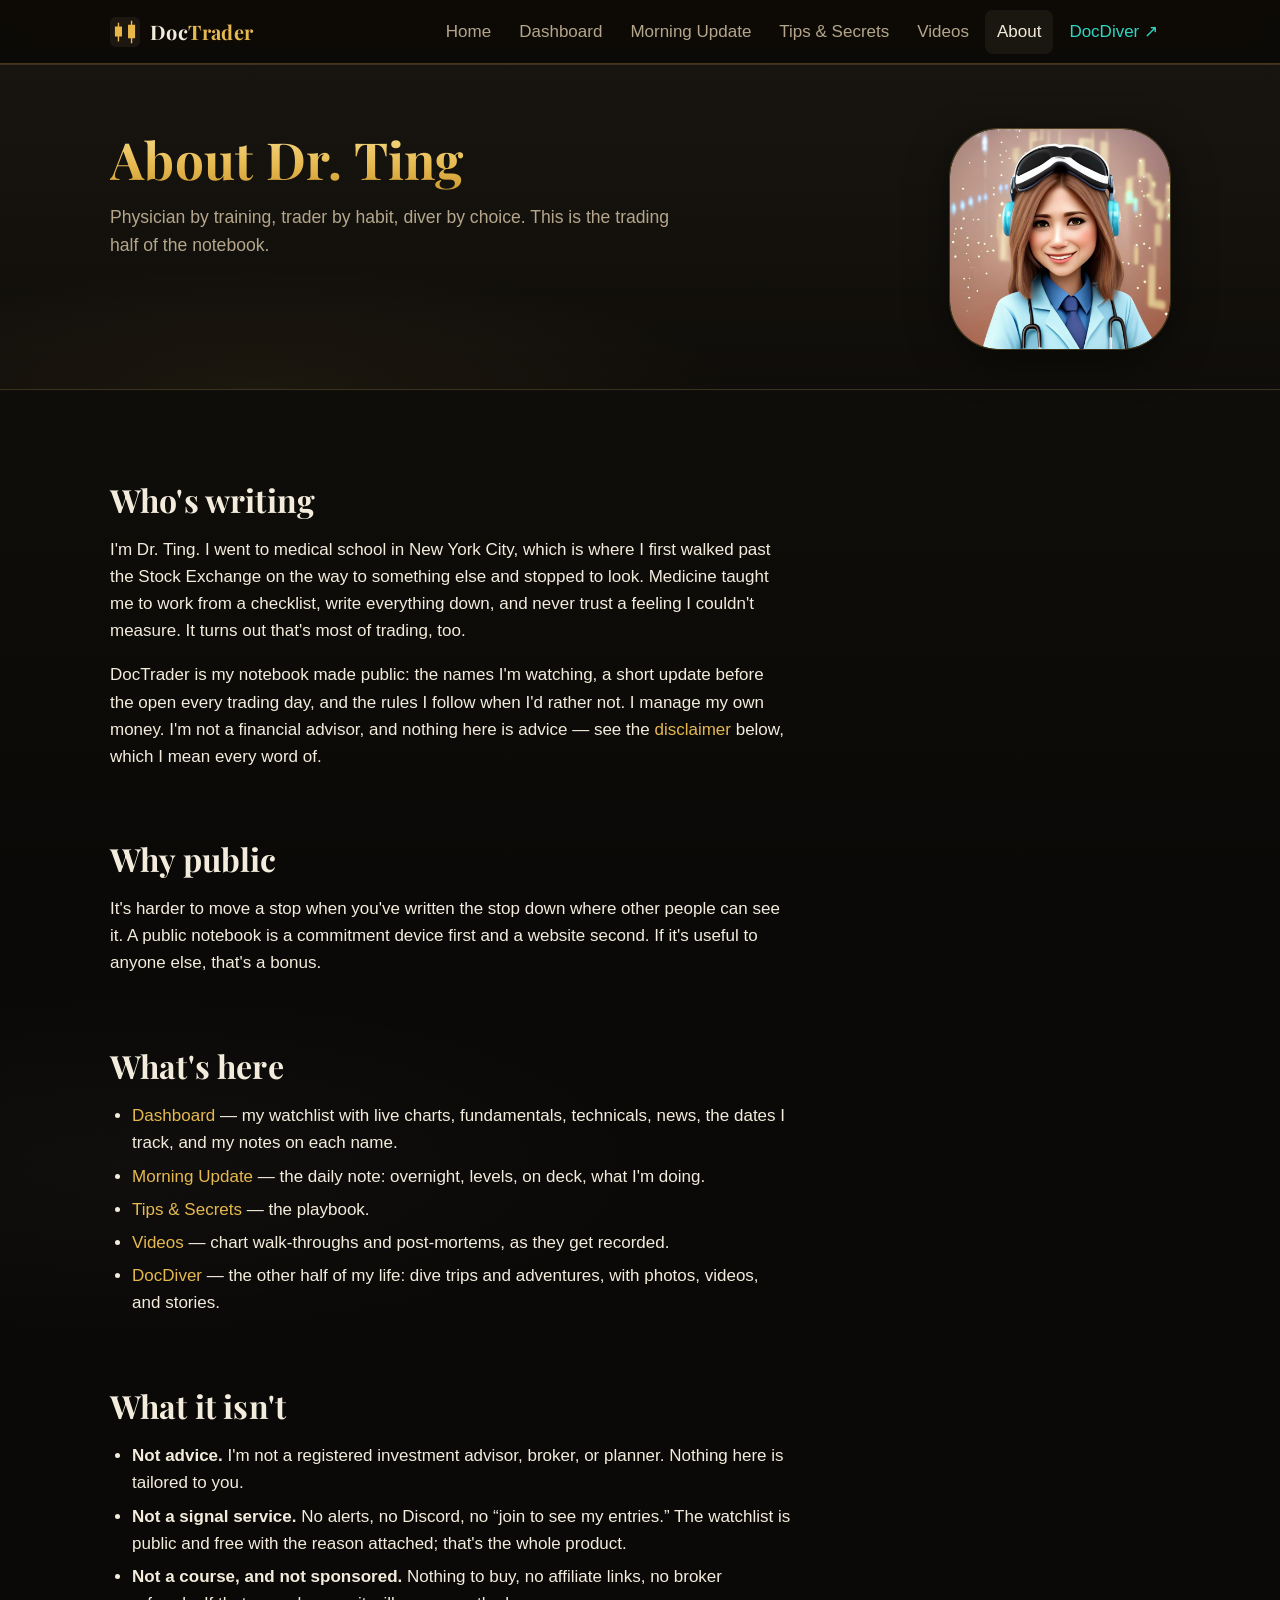
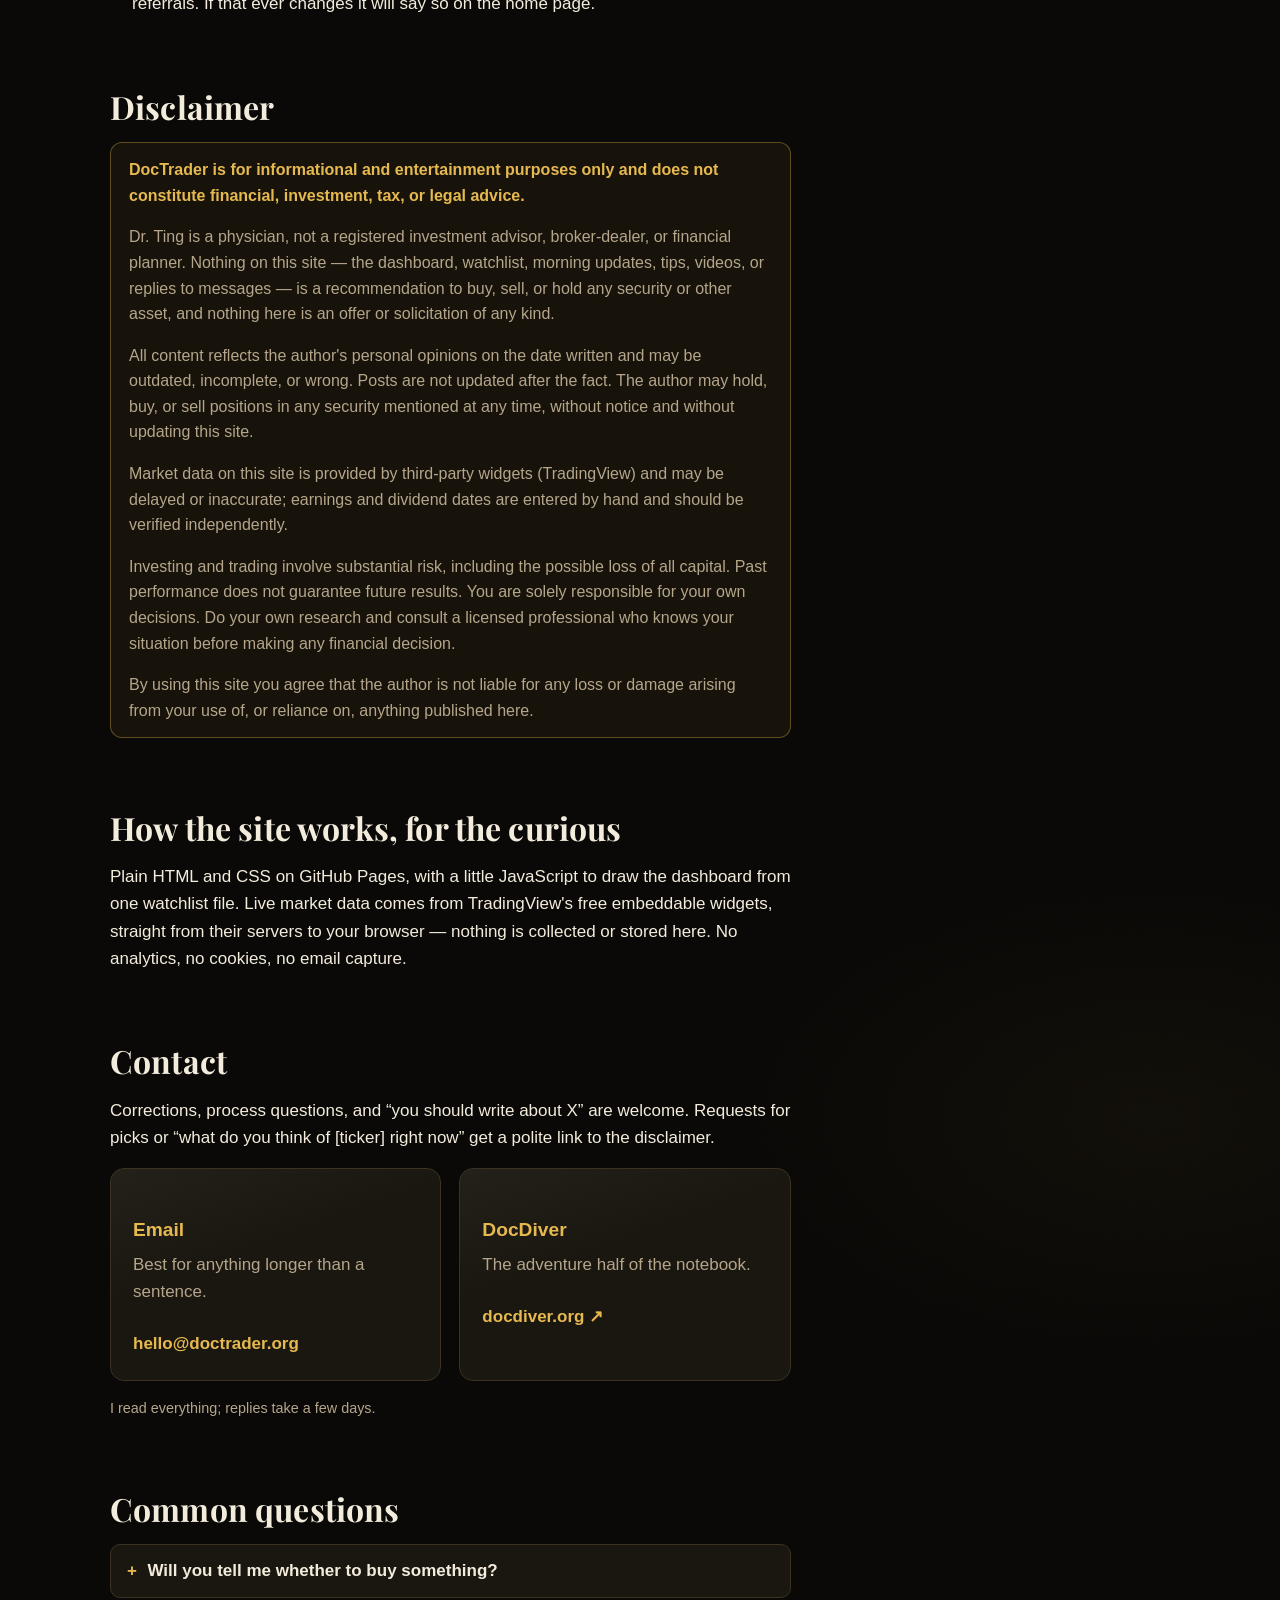
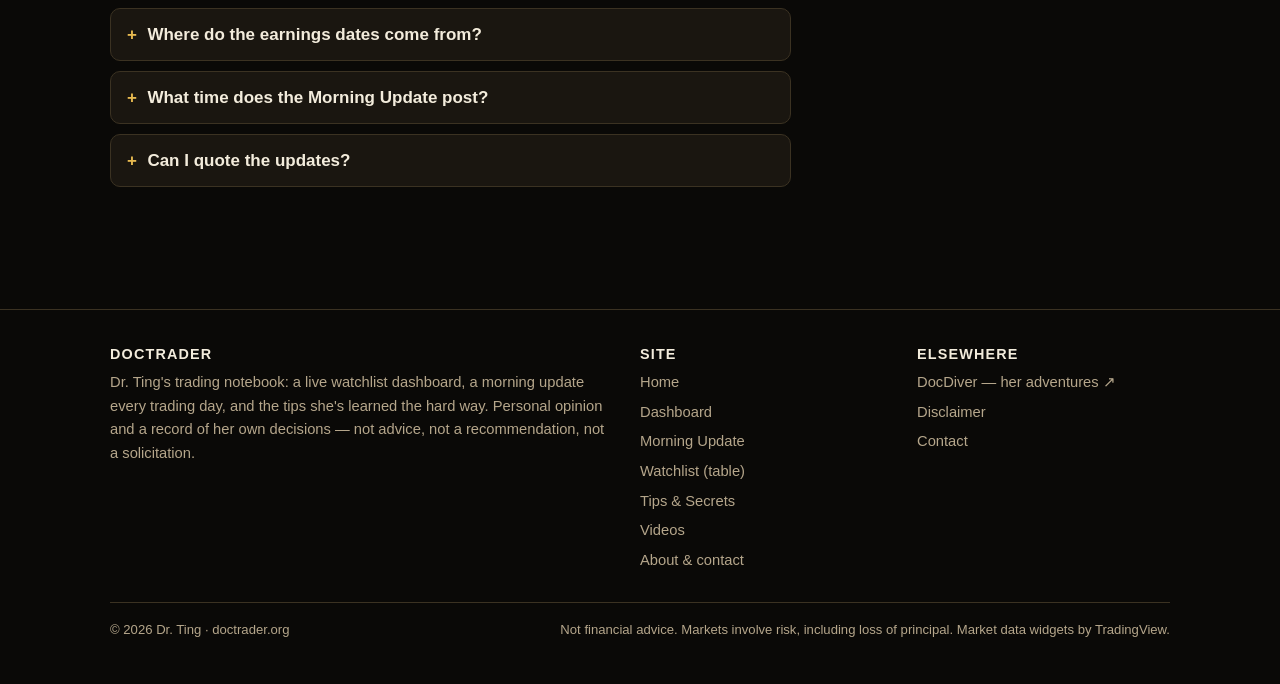
==== about.html @ 73505f0f "Publish DocTrader site from Claude draft (replace holding page)." ====
<!DOCTYPE html>
<html lang="en">
<head>
  <meta charset="utf-8">
  <meta name="viewport" content="width=device-width, initial-scale=1">
  <title>About Dr. Ting — DocTrader</title>
  <meta name="description" content="Who Dr. Ting is, what DocTrader is for, the full disclaimer, and how to get in touch.">
  <link rel="canonical" href="https://doctrader.org/about.html">
  <meta property="og:title" content="About Dr. Ting — DocTrader">
  <meta property="og:description" content="Who Dr. Ting is, what DocTrader is for, the full disclaimer, and how to get in touch.">
  <meta property="og:type" content="website">
  <meta property="og:image" content="https://doctrader.org/assets/img/avatar-square.jpg">
  <link rel="icon" href="data:image/svg+xml,%3Csvg xmlns='http://www.w3.org/2000/svg' viewBox='0 0 32 32'%3E%3Crect width='32' height='32' rx='6' fill='%230c0a07'/%3E%3Cpath d='M9 6v20M6 11h6v9H6zM23 4v24M20 9h6v13h-6z' fill='%23e8b84a' stroke='%23e8b84a' stroke-width='1.5'/%3E%3C/svg%3E">
  <link rel="stylesheet" href="style.css">
</head>
<body data-root="">
<a class="skip" href="#main">Skip to content</a>
<header class="site-header">
  <div class="wrap nav">
    <a class="brand" href="index.html" aria-label="DocTrader home">
      <svg viewBox="0 0 32 32" aria-hidden="true"><rect width="32" height="32" rx="6" fill="#1c1711"/><path d="M9 6v20M6 11h6v9H6zM23 4v24M20 9h6v13h-6z" fill="#e8b84a" stroke="#e8b84a" stroke-width="1.5"/></svg>
      <span>Doc<b>Trader</b></span>
    </a>
    <button class="nav-toggle" aria-expanded="false" aria-controls="nav-links" aria-label="Menu">☰</button>
    <ul class="nav-links" id="nav-links">
      <li><a href="index.html">Home</a></li>
      <li><a href="dashboard.html">Dashboard</a></li>
      <li><a href="updates.html">Morning Update</a></li>
      <li><a href="tips.html">Tips &amp; Secrets</a></li>
      <li><a href="videos.html">Videos</a></li>
      <li><a href="about.html" aria-current="page">About</a></li>
      <li><a class="sister" href="https://docdiver.org/" title="Sister site: Dr. Ting's adventures">DocDiver ↗</a></li>
    </ul>
  </div>
</header>
<main id="main">
  <div class="page-head">
    <div class="wrap hero-row">
      <div>
        <h1>About Dr. Ting</h1>
        <p>Physician by training, trader by habit, diver by choice. This is the trading half of the notebook.</p>
      </div>
      <img class="avatar lg" src="assets/img/avatar.png" alt="Dr. Ting" width="220" height="220">
    </div>
  </div>

  <section class="block">
    <div class="wrap">
      <div class="prose">
        <!-- Dr. Ting: personalize freely — school, specialty, how long you've traded, what got you started. This is a starting draft. -->
        <h2 style="margin-top:0">Who's writing</h2>
        <p>I'm Dr. Ting. I went to medical school in New York City, which is where I first walked past the Stock Exchange on the way to something else and stopped to look. Medicine taught me to work from a checklist, write everything down, and never trust a feeling I couldn't measure. It turns out that's most of trading, too.</p>
        <p>DocTrader is my notebook made public: the names I'm watching, a short update before the open every trading day, and the rules I follow when I'd rather not. I manage my own money. I'm not a financial advisor, and nothing here is advice — see the <a href="#disclaimer">disclaimer</a> below, which I mean every word of.</p>

        <h2>Why public</h2>
        <p>It's harder to move a stop when you've written the stop down where other people can see it. A public notebook is a commitment device first and a website second. If it's useful to anyone else, that's a bonus.</p>

        <h2>What's here</h2>
        <ul>
          <li><a href="dashboard.html">Dashboard</a> — my watchlist with live charts, fundamentals, technicals, news, the dates I track, and my notes on each name.</li>
          <li><a href="updates.html">Morning Update</a> — the daily note: overnight, levels, on deck, what I'm doing.</li>
          <li><a href="tips.html">Tips &amp; Secrets</a> — the playbook.</li>
          <li><a href="videos.html">Videos</a> — chart walk-throughs and post-mortems, as they get recorded.</li>
          <li><a href="https://docdiver.org/">DocDiver</a> — the other half of my life: dive trips and adventures, with photos, videos, and stories.</li>
        </ul>

        <h2>What it isn't</h2>
        <ul>
          <li><strong>Not advice.</strong> I'm not a registered investment advisor, broker, or planner. Nothing here is tailored to you.</li>
          <li><strong>Not a signal service.</strong> No alerts, no Discord, no “join to see my entries.” The watchlist is public and free with the reason attached; that's the whole product.</li>
          <li><strong>Not a course, and not sponsored.</strong> Nothing to buy, no affiliate links, no broker referrals. If that ever changes it will say so on the home page.</li>
        </ul>

        <h2 id="disclaimer">Disclaimer</h2>
        <div class="disclaimer" style="font-size:1rem">
          <p><strong>DocTrader is for informational and entertainment purposes only and does not constitute financial, investment, tax, or legal advice.</strong></p>
          <p>Dr. Ting is a physician, not a registered investment advisor, broker-dealer, or financial planner. Nothing on this site — the dashboard, watchlist, morning updates, tips, videos, or replies to messages — is a recommendation to buy, sell, or hold any security or other asset, and nothing here is an offer or solicitation of any kind.</p>
          <p>All content reflects the author's personal opinions on the date written and may be outdated, incomplete, or wrong. Posts are not updated after the fact. The author may hold, buy, or sell positions in any security mentioned at any time, without notice and without updating this site.</p>
          <p>Market data on this site is provided by third-party widgets (TradingView) and may be delayed or inaccurate; earnings and dividend dates are entered by hand and should be verified independently.</p>
          <p>Investing and trading involve substantial risk, including the possible loss of all capital. Past performance does not guarantee future results. You are solely responsible for your own decisions. Do your own research and consult a licensed professional who knows your situation before making any financial decision.</p>
          <p style="margin:0">By using this site you agree that the author is not liable for any loss or damage arising from your use of, or reliance on, anything published here.</p>
        </div>

        <h2>How the site works, for the curious</h2>
        <p>Plain HTML and CSS on GitHub Pages, with a little JavaScript to draw the dashboard from one watchlist file. Live market data comes from TradingView's free embeddable widgets, straight from their servers to your browser — nothing is collected or stored here. No analytics, no cookies, no email capture.</p>

        <h2 id="contact">Contact</h2>
        <p>Corrections, process questions, and “you should write about X” are welcome. Requests for picks or “what do you think of [ticker] right now” get a polite link to the disclaimer.</p>
        <div class="contact-grid">
          <div class="card">
            <h3>Email</h3>
            <p class="muted">Best for anything longer than a sentence.</p>
            <a href="mailto:hello@doctrader.org">hello@doctrader.org</a>
          </div>
          <div class="card">
            <h3>DocDiver</h3>
            <p class="muted">The adventure half of the notebook.</p>
            <a href="https://docdiver.org/">docdiver.org ↗</a>
          </div>
        </div>
        <p class="small muted" style="margin-top:16px">I read everything; replies take a few days.</p>

        <h2>Common questions</h2>
        <details>
          <summary>Will you tell me whether to buy something?</summary>
          <div class="body"><p>No. See the <a href="#disclaimer">disclaimer</a>. I'm happy to talk about process — writing a plan, sizing, journaling — and that's more useful anyway.</p></div>
        </details>
        <details>
          <summary>Where do the earnings dates come from?</summary>
          <div class="body"><p>I enter them by hand from company investor-relations pages and the exchange calendars, and each one has a “verify” link on the dashboard. Companies move dates; check before you rely on one.</p></div>
        </details>
        <details>
          <summary>What time does the Morning Update post?</summary>
          <div class="body"><p>Before the 6:30 a.m. Pacific open on trading days. If it's late, the market opened anyway.</p></div>
        </details>
        <details>
          <summary>Can I quote the updates?</summary>
          <div class="body"><p>Quote with a link back and that's fine. Please don't strip the disclaimer.</p></div>
        </details>
      </div>
    </div>
  </section>
</main>
<footer class="site-footer">
  <div class="wrap">
    <div class="footer-grid">
      <div>
        <h4>DocTrader</h4>
        <p>Dr. Ting's trading notebook: a live watchlist dashboard, a morning update every trading day, and the tips she's learned the hard way. Personal opinion and a record of her own decisions — not advice, not a recommendation, not a solicitation.</p>
      </div>
      <div>
        <h4>Site</h4>
        <ul>
          <li><a href="index.html">Home</a></li>
          <li><a href="dashboard.html">Dashboard</a></li>
          <li><a href="updates.html">Morning Update</a></li>
          <li><a href="watchlist.html">Watchlist (table)</a></li>
          <li><a href="tips.html">Tips &amp; Secrets</a></li>
          <li><a href="videos.html">Videos</a></li>
          <li><a href="about.html">About &amp; contact</a></li>
        </ul>
      </div>
      <div>
        <h4>Elsewhere</h4>
        <ul>
          <li><a href="https://docdiver.org/">DocDiver — her adventures ↗</a></li>
          <li><a href="about.html#disclaimer">Disclaimer</a></li>
          <li><a href="about.html#contact">Contact</a></li>
        </ul>
      </div>
    </div>
    <div class="footer-bottom">
      <span>© <span id="year">2026</span> Dr. Ting · doctrader.org</span>
      <span>Not financial advice. Markets involve risk, including loss of principal. Market data widgets by TradingView.</span>
    </div>
  </div>
</footer>
<script src="data/watchlist.js"></script>
<script src="data/updates.js"></script>
<script src="assets/site.js"></script>
</body>
</html>
---- style.css ----
/* DocTrader — black, gold & marble. Wall Street after dark.
   Static site, no build step. Edit freely. Sister site of DocDiver. */
@import url('https://fonts.googleapis.com/css2?family=Playfair+Display:wght@600;700&display=swap');

:root {
  --bg: #0a0907;
  --bg-2: #14110c;
  --surface: #1a1610;
  --surface-2: #24201a;
  --line: #3b3222;
  --text: #f3ecdc;
  --muted: #b5a68b;
  --gold: #e6b950;
  --gold-2: #c9962b;
  --gold-3: #f6dc8a;
  --gold-soft: rgba(230, 185, 80, 0.12);
  --teal: #2fd6c2;
  --up: #2fcf6f;
  --up-soft: rgba(47, 207, 111, 0.12);
  --down: #f0625d;
  --serif: "Playfair Display", Georgia, "Times New Roman", serif;
  --radius: 14px;
  --maxw: 1100px;
  --font: -apple-system, BlinkMacSystemFont, "Segoe UI", Roboto, Helvetica, Arial, sans-serif;
  --mono: ui-monospace, SFMono-Regular, Menlo, Consolas, monospace;
}

* { box-sizing: border-box; }
html { scroll-behavior: smooth; background: var(--bg); }
body {
  margin: 0;
  min-height: 100vh;
  font-family: var(--font);
  font-size: 17px;
  line-height: 1.6;
  color: var(--text);
  background:
    radial-gradient(1200px 500px at 80% -10%, rgba(230, 185, 80, 0.10), transparent 60%),
    radial-gradient(900px 300px at 10% 30%, rgba(255, 255, 255, 0.025), transparent 60%),
    radial-gradient(700px 400px at 90% 70%, rgba(230, 185, 80, 0.04), transparent 60%),
    linear-gradient(180deg, var(--bg-2) 0%, var(--bg) 900px);
  -webkit-font-smoothing: antialiased;
}
a { color: var(--gold); text-decoration: none; }
a:hover { text-decoration: underline; }
img { max-width: 100%; display: block; }
h1, h2 { font-family: var(--serif); font-weight: 700; letter-spacing: 0.005em; }
h1, h2, h3, h4 { line-height: 1.2; margin: 0 0 0.5em; }
h1 { background: linear-gradient(180deg, var(--gold-3) 0%, var(--gold) 55%, var(--gold-2) 100%); -webkit-background-clip: text; background-clip: text; color: transparent; padding-bottom: 0.08em; }
[id] { scroll-margin-top: 84px; }
h1 { font-size: clamp(2rem, 5vw, 3.2rem); }
h2 { font-size: clamp(1.5rem, 3vw, 2rem); }
h3 { font-size: 1.2rem; }
p { margin: 0 0 1em; }
.muted { color: var(--muted); }
.small { font-size: 0.9rem; }
code { font-family: var(--mono); font-size: 0.9em; background: var(--surface-2); padding: 0.1em 0.4em; border-radius: 6px; }

.wrap { max-width: var(--maxw); margin: 0 auto; padding: 0 20px; }

/* Skip link */
.skip { position: absolute; left: -999px; top: 8px; background: var(--gold); color: #1d1405; padding: 8px 12px; border-radius: 8px; z-index: 100; }
.skip:focus { left: 8px; }

/* Header / nav */
.site-header {
  position: sticky; top: 0; z-index: 50;
  background: rgba(12, 10, 7, 0.85);
  backdrop-filter: blur(10px);
  -webkit-backdrop-filter: blur(10px);
  border-bottom: 1px solid var(--line);
  box-shadow: inset 0 -1px 0 rgba(230,185,80,0.25);
}
.nav { display: flex; align-items: center; justify-content: space-between; min-height: 64px; gap: 16px; }
.brand { display: flex; align-items: center; gap: 10px; font-family: var(--serif); font-weight: 700; font-size: 1.25rem; color: var(--text); letter-spacing: 0.02em; }
.brand:hover { text-decoration: none; }
.brand svg { width: 30px; height: 30px; flex: none; }
.brand span b { color: var(--gold); }
.nav-links { display: flex; align-items: center; gap: 4px; list-style: none; margin: 0; padding: 0; }
.nav-links a {
  display: block; padding: 8px 12px; border-radius: 8px;
  color: var(--muted); font-weight: 500;
}
.nav-links a:hover, .nav-links a[aria-current="page"] { color: var(--text); background: var(--surface); text-decoration: none; }
.nav-links a.sister { color: var(--teal); }
.nav-links a.sister:hover { background: rgba(47, 214, 194, 0.12); }
.nav-toggle {
  display: none; background: none; border: 1px solid var(--line); color: var(--text);
  border-radius: 8px; padding: 6px 10px; font-size: 1.1rem; cursor: pointer;
}

@media (max-width: 760px) {
  .nav-toggle { display: inline-block; }
  .nav-links {
    display: none; position: absolute; left: 0; right: 0; top: 64px;
    flex-direction: column; align-items: stretch; gap: 0;
    background: var(--bg-2); border-bottom: 1px solid var(--line); padding: 8px 12px 12px;
  }
  .nav-links.open { display: flex; }
  .nav-links a { padding: 12px; font-size: 1.05rem; }
}

/* Hero */
.hero {
  position: relative; overflow: hidden;
  padding: clamp(56px, 10vw, 110px) 0 clamp(48px, 8vw, 90px);
  border-bottom: 1px solid var(--line);
}
.hero .eyebrow {
  display: inline-block; font-size: 0.8rem; letter-spacing: 0.14em; text-transform: uppercase;
  color: var(--gold); background: var(--gold-soft); border: 1px solid rgba(232, 184, 74, 0.25);
  padding: 4px 10px; border-radius: 999px; margin-bottom: 18px;
}
.hero h1 { max-width: 16ch; }
.hero p.lede { font-size: 1.2rem; max-width: 56ch; color: var(--muted); }
.hero .actions { display: flex; flex-wrap: wrap; gap: 12px; margin-top: 24px; }
.waves {
  position: absolute; left: 0; right: 0; bottom: -2px; width: 100%; height: 90px;
  pointer-events: none; opacity: 0.9;
}
.skyline { position: absolute; left: 0; right: 0; bottom: 0; width: 100%; height: clamp(90px, 16vw, 200px); pointer-events: none; opacity: 0.55; }
.hero .wrap { position: relative; z-index: 1; }
.bubbles { position: absolute; inset: 0; pointer-events: none; overflow: hidden; }
.bubbles i {
  position: absolute; bottom: -40px; width: 10px; height: 10px; border-radius: 2px;
  border: 1px solid rgba(232, 184, 74, 0.35); background: rgba(232, 184, 74, 0.06);
  animation: rise 14s linear infinite;
}
.bubbles i:nth-child(1) { left: 12%; animation-duration: 16s; }
.bubbles i:nth-child(2) { left: 28%; width: 6px; height: 6px; animation-duration: 12s; animation-delay: 3s; }
.bubbles i:nth-child(3) { left: 55%; width: 14px; height: 14px; animation-duration: 20s; animation-delay: 1s; }
.bubbles i:nth-child(4) { left: 71%; animation-duration: 15s; animation-delay: 6s; }
.bubbles i:nth-child(5) { left: 88%; width: 7px; height: 7px; animation-duration: 13s; animation-delay: 4s; }
@keyframes rise { to { transform: translateY(-120vh); opacity: 0; } }
@media (prefers-reduced-motion: reduce) { .bubbles i { animation: none; display: none; } }
.bubbles { display: none; } /* no floating particles on the trading site */

/* Buttons */
.btn {
  display: inline-block; padding: 11px 18px; border-radius: 10px; font-weight: 600;
  border: 1px solid var(--gold-2); color: #1d1405;
  background: linear-gradient(180deg, var(--gold-3) 0%, var(--gold) 45%, var(--gold-2) 100%);
  box-shadow: 0 2px 10px rgba(230,185,80,0.25), inset 0 1px 0 rgba(255,255,255,0.35);
  transition: transform 0.12s ease, filter 0.12s ease;
}
.btn:hover { text-decoration: none; filter: brightness(1.08); transform: translateY(-1px); }
.btn.green { background: linear-gradient(180deg, #5fe08f 0%, var(--up) 50%, #1f9d52 100%); border-color: #1f9d52; color: #06210f; box-shadow: 0 2px 10px rgba(47,207,111,0.25), inset 0 1px 0 rgba(255,255,255,0.3); }
.btn.ghost { background: transparent; color: var(--gold); }
.btn.ghost:hover { background: var(--gold-soft); }
.btn.sister { background: transparent; border-color: var(--teal); color: var(--teal); }
.btn.sister:hover { background: rgba(47, 214, 194, 0.12); }

/* Sections */
section.block { padding: clamp(40px, 6vw, 72px) 0; }
section.block + section.block { border-top: 1px solid var(--line); }
.section-head h2 { position: relative; padding-bottom: 6px; }
.section-head h2::after { content: ""; position: absolute; left: 0; bottom: 0; width: 44px; height: 2px; background: linear-gradient(90deg, var(--gold), transparent); }
.section-head { display: flex; align-items: baseline; justify-content: space-between; gap: 16px; flex-wrap: wrap; margin-bottom: 22px; }
.section-head p { margin: 0; color: var(--muted); }

/* Cards */
.grid { display: grid; gap: 18px; grid-template-columns: repeat(auto-fit, minmax(260px, 1fr)); }
.card {
  background: linear-gradient(160deg, var(--surface-2) 0%, var(--surface) 40%, var(--surface) 100%); border: 1px solid var(--line); border-radius: var(--radius);
  padding: 22px; display: flex; flex-direction: column; gap: 8px;
  transition: border-color 0.15s ease, transform 0.15s ease;
}
.card:hover { border-color: var(--gold-2); transform: translateY(-2px); }
.card h3 { margin-bottom: 2px; }
.card .meta { font-size: 0.85rem; color: var(--muted); }
.card p:last-child { margin-bottom: 0; }
.card .more { margin-top: auto; font-weight: 600; }
.tags { display: flex; flex-wrap: wrap; gap: 6px; margin-top: 6px; }
.tag {
  font-size: 0.75rem; letter-spacing: 0.04em; text-transform: uppercase;
  color: var(--gold); background: var(--gold-soft); border: 1px solid rgba(232, 184, 74, 0.25);
  padding: 2px 8px; border-radius: 999px;
}
.tag.cool { color: var(--teal); background: rgba(47, 214, 194, 0.10); border-color: rgba(47, 214, 194, 0.3); }

/* Stats strip */
.stats { display: grid; grid-template-columns: repeat(auto-fit, minmax(150px, 1fr)); gap: 12px; margin-top: 28px; }
.stat { background: rgba(28, 23, 17, 0.7); border: 1px solid var(--line); border-radius: 12px; padding: 14px 16px; }
.stat b { display: block; font-size: 1.5rem; color: var(--gold); }
.stat span { font-size: 0.85rem; color: var(--muted); }

/* Marble page-head */
.page-head { background: linear-gradient(180deg, rgba(255,255,255,0.02), transparent), radial-gradient(800px 200px at 20% 100%, rgba(230,185,80,0.06), transparent 60%); }

/* Trip log entries */
.entry { display: grid; grid-template-columns: 150px 1fr; gap: 24px; padding: 28px 0; border-top: 1px solid var(--line); }
.entry:first-of-type { border-top: 0; }
.entry .when { color: var(--muted); font-size: 0.95rem; }
.entry .when b { display: block; color: var(--text); font-size: 1.05rem; }
.entry h3 { font-size: 1.35rem; }
.entry .facts { display: grid; grid-template-columns: repeat(auto-fit, minmax(140px, 1fr)); gap: 10px; margin: 12px 0 16px; }
.entry .facts div { background: var(--surface); border: 1px solid var(--line); border-radius: 10px; padding: 8px 12px; font-size: 0.9rem; }
.entry .facts span { display: block; color: var(--muted); font-size: 0.75rem; text-transform: uppercase; letter-spacing: 0.06em; }
.entry ul { padding-left: 1.2em; margin: 0 0 1em; }
.entry li { margin-bottom: 4px; }
@media (max-width: 700px) { .entry { grid-template-columns: 1fr; gap: 8px; } }

/* Prose / tips */
.prose { max-width: 72ch; }
.prose h2 { margin-top: 1.6em; padding-top: 0.6em; }
.prose h3 { margin-top: 1.4em; color: var(--gold); }
.prose ul, .prose ol { padding-left: 1.3em; }
.prose li { margin-bottom: 6px; }
.callout {
  border-left: 3px solid var(--gold); background: var(--gold-soft);
  padding: 14px 18px; border-radius: 0 10px 10px 0; margin: 20px 0;
}
.callout.warn { border-color: var(--teal); background: rgba(47, 214, 194, 0.08); }
.callout p:last-child { margin: 0; }

/* Two-column layout w/ sticky TOC */
.with-toc { display: grid; grid-template-columns: 220px 1fr; gap: 40px; align-items: start; }
.with-toc > * { min-width: 0; }
.toc { position: sticky; top: 84px; font-size: 0.92rem; }
.toc h4 { text-transform: uppercase; letter-spacing: 0.08em; font-size: 0.75rem; color: var(--muted); }
.toc ol { list-style: none; padding: 0; margin: 0; }
.toc li { margin: 0; }
.toc a { display: block; padding: 6px 10px; border-left: 2px solid var(--line); color: var(--muted); }
.toc a:hover { color: var(--text); border-color: var(--gold); text-decoration: none; }
@media (max-width: 860px) { .with-toc { grid-template-columns: 1fr; } .toc { position: static; } .toc ol { display: flex; flex-wrap: wrap; gap: 6px; } .toc a { border: 1px solid var(--line); border-radius: 999px; padding: 4px 12px; } }

/* Tables */
.table-wrap { overflow-x: auto; border: 1px solid var(--line); border-radius: 12px; }
table { width: 100%; border-collapse: collapse; font-size: 0.95rem; min-width: 560px; }
th, td { text-align: left; padding: 10px 14px; border-bottom: 1px solid var(--line); vertical-align: top; }
th { background: var(--surface); color: var(--muted); font-weight: 600; font-size: 0.8rem; text-transform: uppercase; letter-spacing: 0.06em; }
tr:last-child td { border-bottom: 0; }
td.num { font-family: var(--mono); white-space: nowrap; }

/* Checklist */
.checklist { list-style: none; padding: 0; margin: 0; columns: 2; column-gap: 32px; }
.checklist li { break-inside: avoid; padding: 6px 0 6px 28px; position: relative; border-bottom: 1px dashed var(--line); }
.checklist li::before {
  content: ""; position: absolute; left: 0; top: 11px; width: 16px; height: 16px;
  border: 1.5px solid var(--gold-2); border-radius: 4px;
}
@media (max-width: 640px) { .checklist { columns: 1; } }

/* Sister site banner */
.sister-banner {
  display: flex; align-items: center; justify-content: space-between; gap: 18px; flex-wrap: wrap;
  border: 1px solid rgba(47, 214, 194, 0.35);
  background: linear-gradient(90deg, rgba(47, 214, 194, 0.10), transparent 70%);
  border-radius: var(--radius); padding: 20px 24px;
}
.sister-banner h3 { margin: 0 0 4px; }
.sister-banner h3 b { color: var(--teal); }
.sister-banner p { margin: 0; color: var(--muted); }

/* Contact */
.contact-grid { display: grid; grid-template-columns: repeat(auto-fit, minmax(240px, 1fr)); gap: 18px; }
.contact-grid .card a { font-weight: 600; }

/* Footer */
.site-footer { border-top: 1px solid var(--line); padding: 36px 0 44px; margin-top: 40px; color: var(--muted); font-size: 0.92rem; }
.footer-grid { display: grid; grid-template-columns: 2fr 1fr 1fr; gap: 24px; }
.site-footer h4 { color: var(--text); font-size: 0.9rem; text-transform: uppercase; letter-spacing: 0.08em; margin-bottom: 8px; }
.site-footer ul { list-style: none; padding: 0; margin: 0; }
.site-footer li { margin-bottom: 6px; }
.site-footer a { color: var(--muted); }
.site-footer a:hover { color: var(--gold); }
.footer-bottom { margin-top: 24px; padding-top: 16px; border-top: 1px solid var(--line); display: flex; justify-content: space-between; flex-wrap: wrap; gap: 8px; font-size: 0.82rem; }
@media (max-width: 700px) { .footer-grid { grid-template-columns: 1fr; } }

/* Page hero (interior pages) */
.page-head { padding: clamp(40px, 6vw, 64px) 0 clamp(24px, 4vw, 40px); border-bottom: 1px solid var(--line); }
.page-head h1 { margin-bottom: 8px; }
.page-head p { color: var(--muted); font-size: 1.1rem; max-width: 60ch; margin: 0; }

/* Details/accordion */
details { border: 1px solid var(--line); border-radius: 10px; background: var(--surface); margin-bottom: 10px; }
summary { cursor: pointer; padding: 12px 16px; font-weight: 600; list-style: none; }
summary::-webkit-details-marker { display: none; }
summary::before { content: "+"; display: inline-block; width: 1.2em; color: var(--gold); }
details[open] summary::before { content: "–"; }
details .body { padding: 0 16px 14px 16px; color: var(--muted); }
details .body p:last-child { margin: 0; }

/* --- DocTrader-specific --- */
.up { color: var(--up); }
.down { color: var(--down); }
.flat { color: var(--muted); }
.disclaimer {
  border: 1px solid rgba(232, 184, 74, 0.35); background: rgba(232, 184, 74, 0.06);
  border-radius: 12px; padding: 14px 18px; font-size: 0.92rem; color: var(--muted);
}
.disclaimer strong { color: var(--gold); }
.ticker { font-family: var(--mono); font-weight: 700; color: var(--text); letter-spacing: 0.02em; }
.pill { display: inline-block; font-size: 0.72rem; letter-spacing: 0.06em; text-transform: uppercase; padding: 2px 8px; border-radius: 999px; border: 1px solid var(--line); color: var(--muted); white-space: nowrap; }
.pill.watch { color: var(--gold); border-color: rgba(232, 184, 74, 0.4); background: var(--gold-soft); }
.pill.long, .pill.up { color: var(--up); border-color: rgba(63, 207, 127, 0.4); background: rgba(63, 207, 127, 0.08); }
.pill.trim { color: var(--down); border-color: rgba(240, 98, 93, 0.4); background: rgba(240, 98, 93, 0.08); }
.pill.hold { color: var(--muted); }
.video {
  position: relative; border-radius: 12px; overflow: hidden; border: 1px solid var(--line);
  background: linear-gradient(135deg, var(--surface-2), var(--bg-2)); aspect-ratio: 16 / 9;
  display: flex; align-items: center; justify-content: center; margin-bottom: 12px;
}
.video .play {
  width: 56px; height: 56px; border-radius: 50%; background: var(--gold); display: grid; place-items: center;
  box-shadow: 0 8px 30px rgba(232, 184, 74, 0.35);
}
.video .play::after { content: ""; border-style: solid; border-width: 10px 0 10px 17px; border-color: transparent transparent transparent #1d1405; margin-left: 4px; }
.video .soon { position: absolute; top: 10px; left: 10px; }
.video iframe { position: absolute; inset: 0; width: 100%; height: 100%; border: 0; }
.note-list .entry .when b { font-family: var(--mono); font-weight: 600; }
.chart-strip { display: flex; gap: 3px; align-items: flex-end; height: 42px; margin-top: 10px; }
.chart-strip i { flex: 1; background: var(--gold-2); opacity: 0.55; border-radius: 2px 2px 0 0; }
.chart-strip i:nth-child(odd) { opacity: 0.35; }

/* ===== Dr. Ting additions: avatar, dashboard, updates ===== */
.avatar { width: 84px; height: 84px; border-radius: 50%; object-fit: cover; border: 2px solid var(--gold); box-shadow: 0 0 0 4px rgba(230,185,80,0.15); background: var(--surface-2); }
.avatar.sm { width: 40px; height: 40px; border-width: 1.5px; box-shadow: none; }
.avatar.lg { width: 220px; height: 220px; border-radius: 22%; border: 0; box-shadow: 0 10px 40px rgba(0,0,0,0.5), 0 0 0 1px rgba(230,185,80,0.35); }
.byline { display: flex; align-items: center; gap: 12px; color: var(--muted); font-size: 0.95rem; }
.byline b { color: var(--text); display: block; font-size: 1rem; }
.hero-row { display: grid; grid-template-columns: 1fr auto; gap: 32px; align-items: start; }
@media (max-width: 760px) { .hero-row { grid-template-columns: 1fr; } .hero-row .avatar.lg { width: 150px; height: 150px; } }

/* Ticker tape bar */
.tape { border-bottom: 1px solid var(--line); background: #000; min-height: 46px; box-shadow: inset 0 -1px 0 rgba(47,207,111,0.25); }
.tape .tradingview-widget-container { height: 46px; overflow: hidden; }

/* Dashboard layout */
.dash { display: grid; grid-template-columns: 320px 1fr; gap: 22px; align-items: start; }
.dash > * { min-width: 0; }
@media (max-width: 900px) { .dash { grid-template-columns: 1fr; } }
.dash-side { position: sticky; top: 76px; max-height: calc(100vh - 90px); overflow: auto; padding-right: 4px; }
@media (max-width: 900px) { .dash-side { position: static; max-height: none; } }
.filters { display: flex; gap: 6px; flex-wrap: wrap; margin-bottom: 12px; }
.filters button { background: var(--surface); border: 1px solid var(--line); color: var(--muted); border-radius: 999px; padding: 5px 12px; font-size: 0.82rem; cursor: pointer; }
.filters button[aria-pressed="true"] { color: var(--gold); border-color: var(--gold-2); background: var(--gold-soft); }
.tiles { display: grid; gap: 8px; }
.tile { text-align: left; width: 100%; background: var(--surface); border: 1px solid var(--line); border-radius: 12px; padding: 12px 14px; color: var(--text); cursor: pointer; font: inherit; transition: border-color .12s, transform .12s; }
.tile:hover { border-color: var(--gold-2); transform: translateX(2px); }
.tile.active { border-color: var(--gold); background: var(--gold-soft); }
.tile-top { display: flex; justify-content: space-between; align-items: center; gap: 8px; }
.tile-name { font-size: 0.92rem; color: var(--muted); margin-top: 2px; white-space: nowrap; overflow: hidden; text-overflow: ellipsis; }
.tile-meta { font-size: 0.78rem; color: var(--muted); margin-top: 6px; }
.tile-meta .soon { color: var(--gold); font-weight: 600; }
.pill.core { color: var(--muted); }
.pill.watching { color: var(--gold); border-color: rgba(232,184,74,.4); background: var(--gold-soft); }

.detail { background: var(--surface); border: 1px solid var(--line); border-radius: var(--radius); padding: 22px; min-height: 480px; }
.detail .empty { text-align: center; padding: 80px 20px; }
.detail-head { display: flex; justify-content: space-between; gap: 16px; flex-wrap: wrap; align-items: flex-start; margin-bottom: 16px; }
.detail-head h2 { margin: 4px 0 2px; }
.detail-ticker { display: flex; align-items: center; gap: 10px; }
.detail-ticker .ticker { font-size: 1.4rem; }
.btn.small { padding: 8px 12px; font-size: 0.9rem; }
.detail-grid { display: grid; grid-template-columns: 1.4fr 1fr; gap: 14px; margin-bottom: 16px; }
@media (max-width: 760px) { .detail-grid { grid-template-columns: 1fr; } }
.panel { background: var(--bg-2); border: 1px solid var(--line); border-radius: 12px; padding: 14px 16px; }
.panel h3 { font-size: 0.78rem; text-transform: uppercase; letter-spacing: .08em; color: var(--gold); margin: 10px 0 4px; }
.panel h3:first-child { margin-top: 0; }
.panel p { margin-bottom: 4px; }
.kd { display: grid; grid-template-columns: 110px 1fr auto; gap: 8px; align-items: baseline; padding: 8px 0; border-bottom: 1px dashed var(--line); font-size: 0.95rem; }
.kd:last-of-type { border-bottom: 0; }
.kd span { color: var(--muted); font-size: 0.85rem; }
.kd b { font-weight: 600; }
.tabs { display: flex; gap: 4px; border-bottom: 1px solid var(--line); margin-bottom: 14px; overflow-x: auto; }
.tabs button { background: none; border: 0; border-bottom: 2px solid transparent; color: var(--muted); padding: 10px 14px; font: inherit; font-weight: 600; cursor: pointer; white-space: nowrap; }
.tabs button[aria-selected="true"] { color: var(--gold); border-bottom-color: var(--gold); }
.tv-box { border: 1px solid var(--line); border-radius: 12px; overflow: hidden; background: var(--bg); }
.tv-info { min-height: 120px; margin-bottom: 12px; }
.tv-chart { height: 520px; }
.tv-chart .tradingview-widget-container, .tv-tall .tradingview-widget-container { height: 100%; }
.tv-tall { height: 640px; }
@media (max-width: 600px) { .tv-chart { height: 380px; } .tv-tall { height: 560px; } }
.strip { display: flex; gap: 8px; flex-wrap: wrap; align-items: center; }
.chip { background: var(--surface); border: 1px solid var(--line); border-radius: 999px; padding: 6px 12px; color: var(--text); font: inherit; font-size: 0.88rem; cursor: pointer; }
.chip:hover { border-color: var(--gold-2); }
.chip b { font-family: var(--mono); color: var(--gold); }

/* Updates */
.update-grid { display: grid; gap: 14px; grid-template-columns: repeat(auto-fit, minmax(280px, 1fr)); }
.update-card { display: block; background: var(--surface); border: 1px solid var(--line); border-radius: var(--radius); padding: 18px 20px; color: var(--text); transition: border-color .12s, transform .12s; }
.update-card:hover { text-decoration: none; border-color: var(--gold-2); transform: translateY(-2px); }
.update-card h3 { margin: 6px 0 6px; font-size: 1.15rem; }
.update-card p { color: var(--muted); margin: 0 0 8px; font-size: 0.95rem; }
.update-date { font-family: var(--mono); font-size: 0.82rem; color: var(--muted); display: flex; align-items: center; gap: 8px; }
.dot { width: 9px; height: 9px; border-radius: 50%; display: inline-block; background: var(--muted); }
.dot.bull { background: var(--up); } .dot.bear { background: var(--down); }
.month-head { font-size: 1rem; text-transform: uppercase; letter-spacing: .08em; color: var(--muted); margin: 28px 0 12px; }
.month:first-child .month-head { margin-top: 0; }
.post { max-width: 76ch; }
.post-head { border-bottom: 1px solid var(--line); padding-bottom: 18px; margin-bottom: 22px; }
.post-head h1 { font-size: clamp(1.7rem, 4vw, 2.4rem); }
.post-date { font-family: var(--mono); color: var(--gold); font-size: 0.9rem; letter-spacing: .04em; }
.post h2 { font-size: 1.25rem; color: var(--gold); margin-top: 1.6em; }
.post ul { padding-left: 1.2em; }
.post .levels { width: 100%; }
.post-nav { display: flex; justify-content: space-between; gap: 16px; margin-top: 36px; padding-top: 18px; border-top: 1px solid var(--line); font-weight: 600; }
.legend { display: flex; gap: 14px; flex-wrap: wrap; font-size: 0.85rem; color: var(--muted); }
.legend span { display: inline-flex; align-items: center; gap: 6px; }

.tile-group { font-size: 0.72rem; text-transform: uppercase; letter-spacing: .1em; color: var(--gold); margin: 14px 0 6px; font-family: var(--font); }
.tile-group:first-child { margin-top: 0; }
.est { font-style: normal; font-size: 0.7em; color: var(--muted); border: 1px solid var(--line); border-radius: 4px; padding: 0 4px; margin-left: 2px; vertical-align: middle; }
.pill.noted { color: var(--muted); border-style: dashed; }
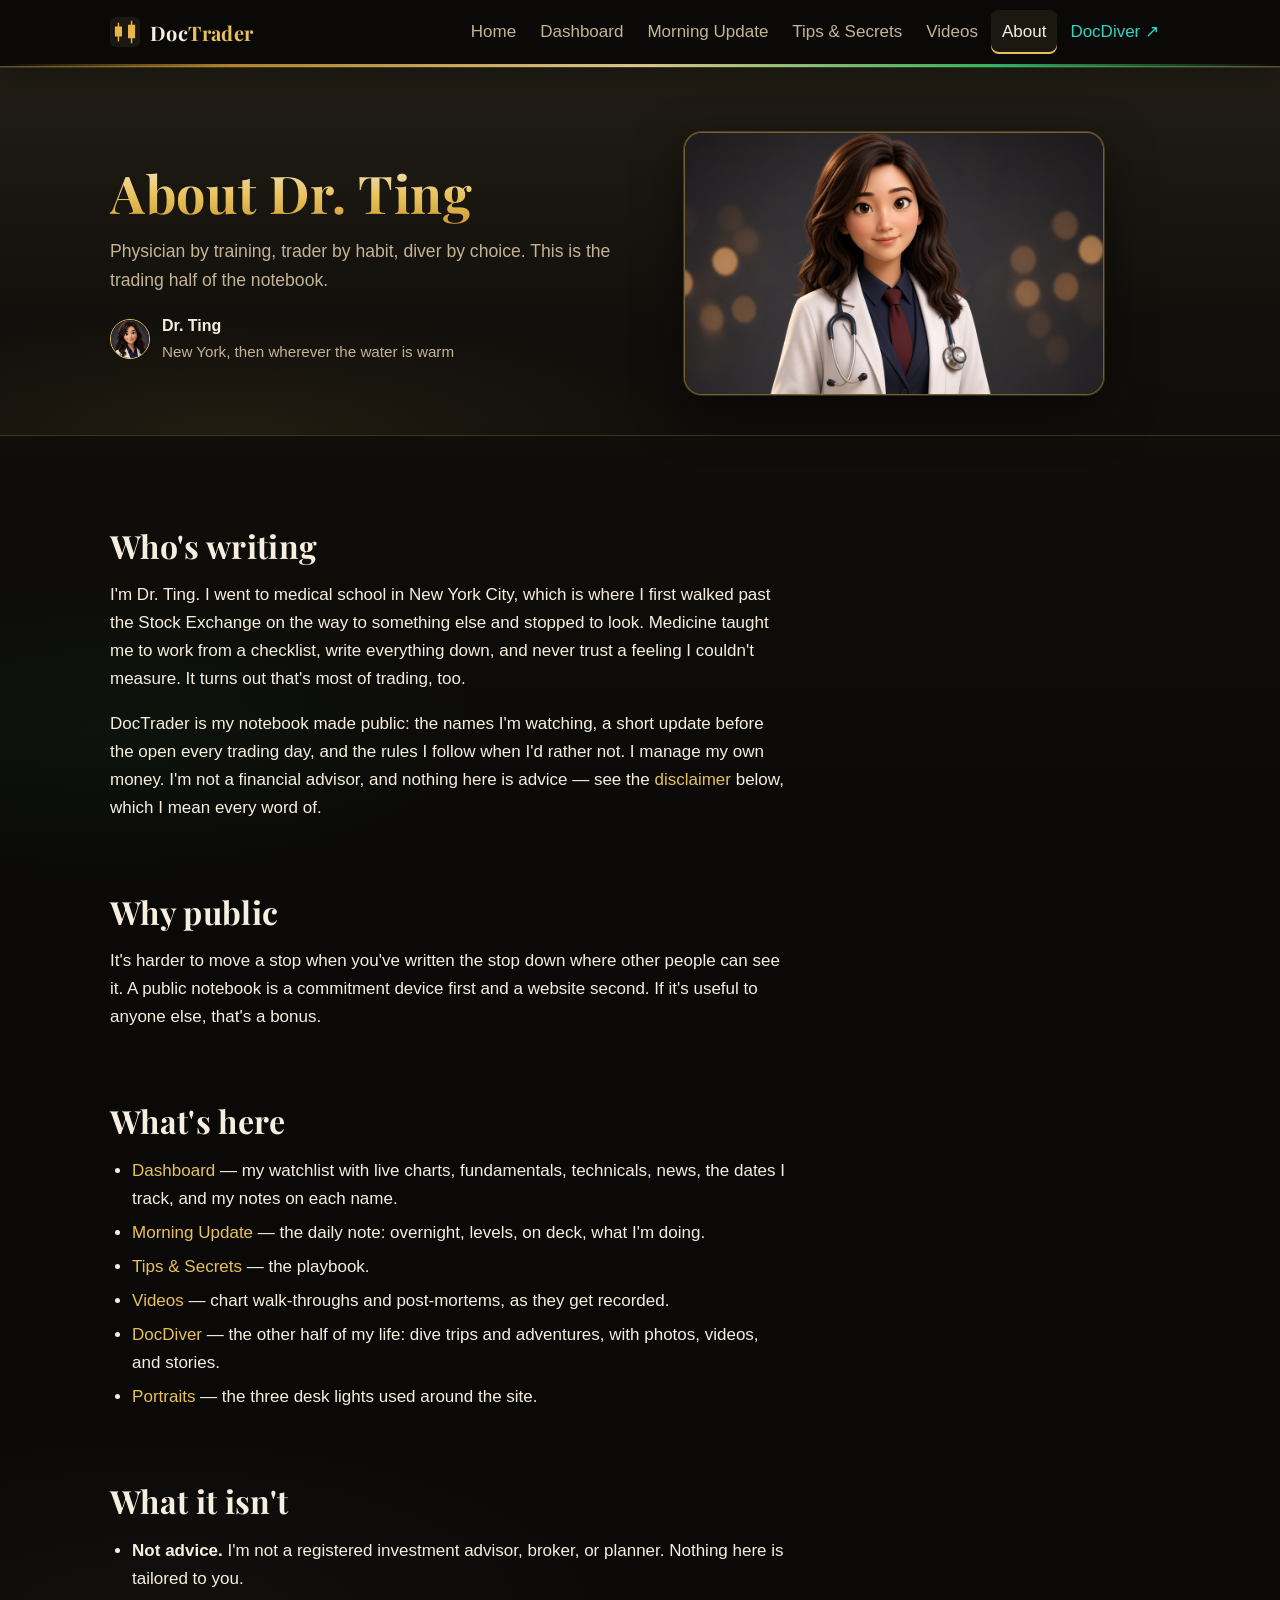
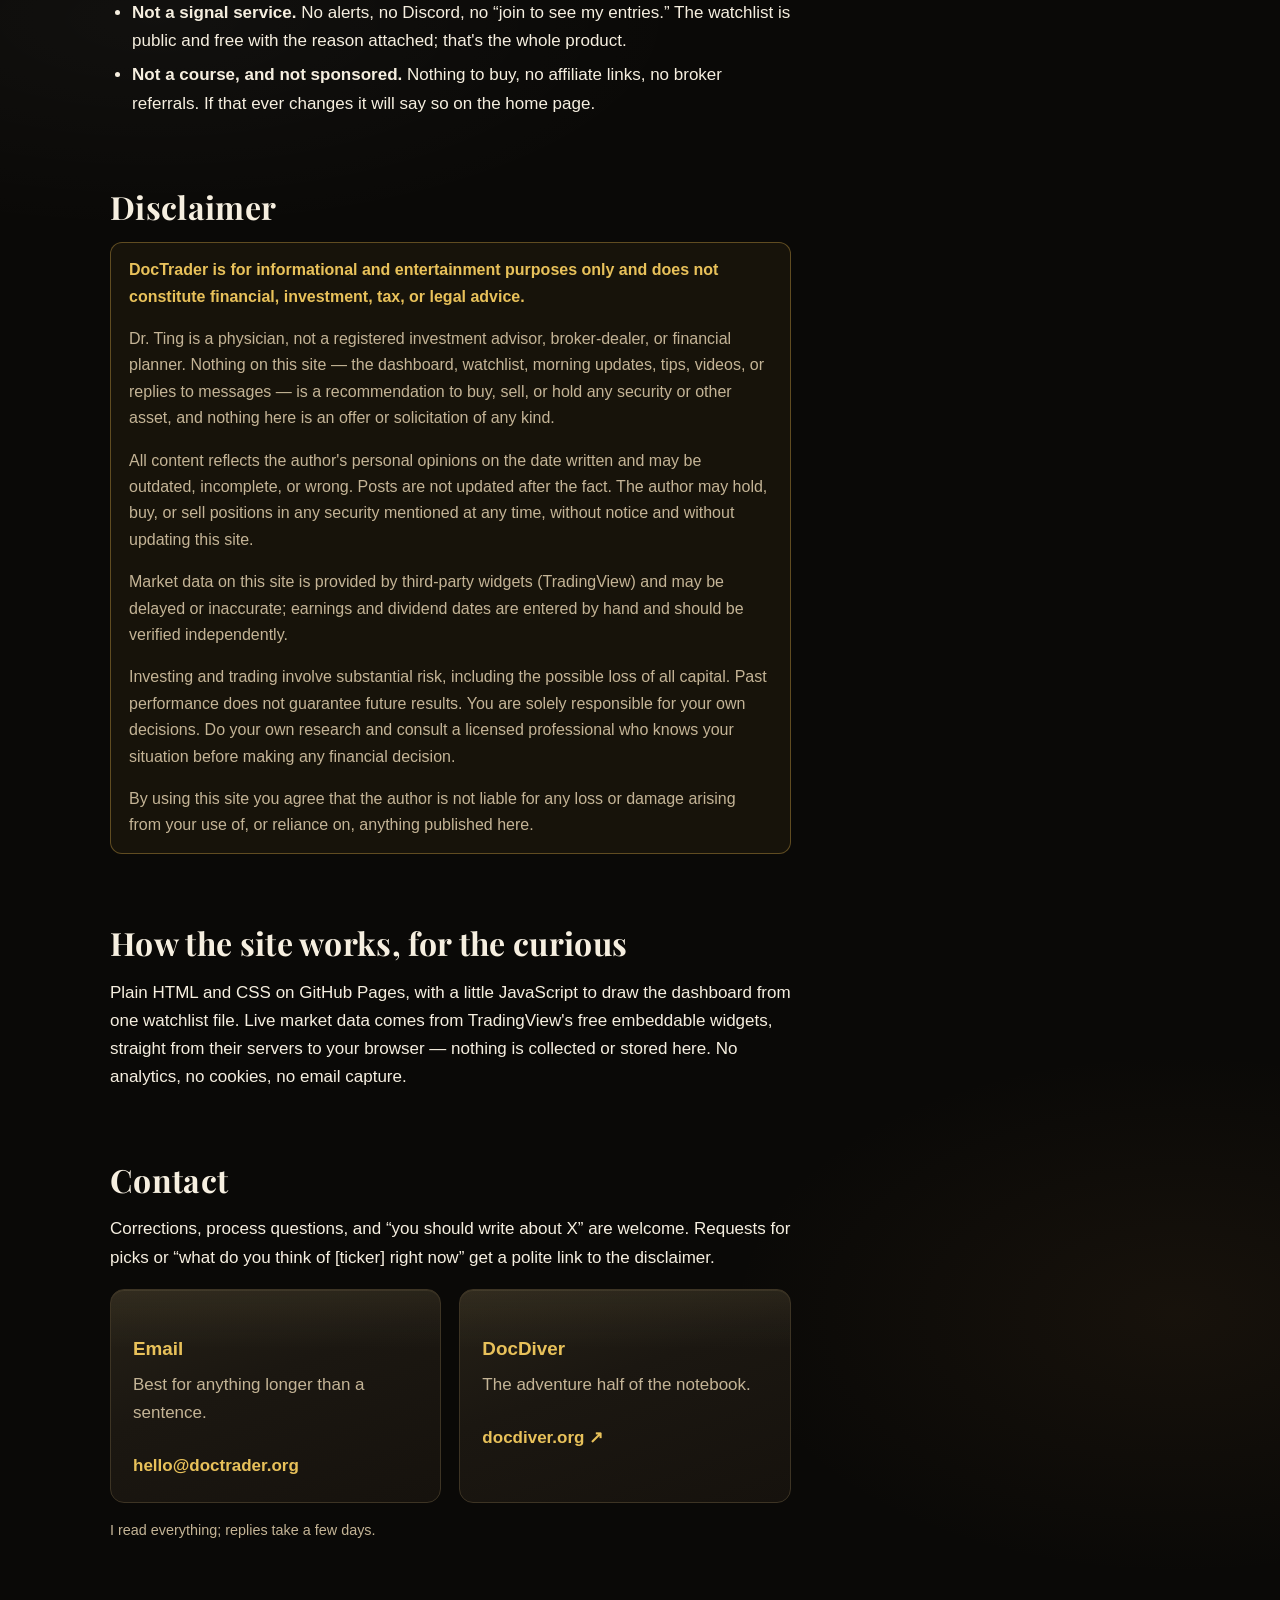
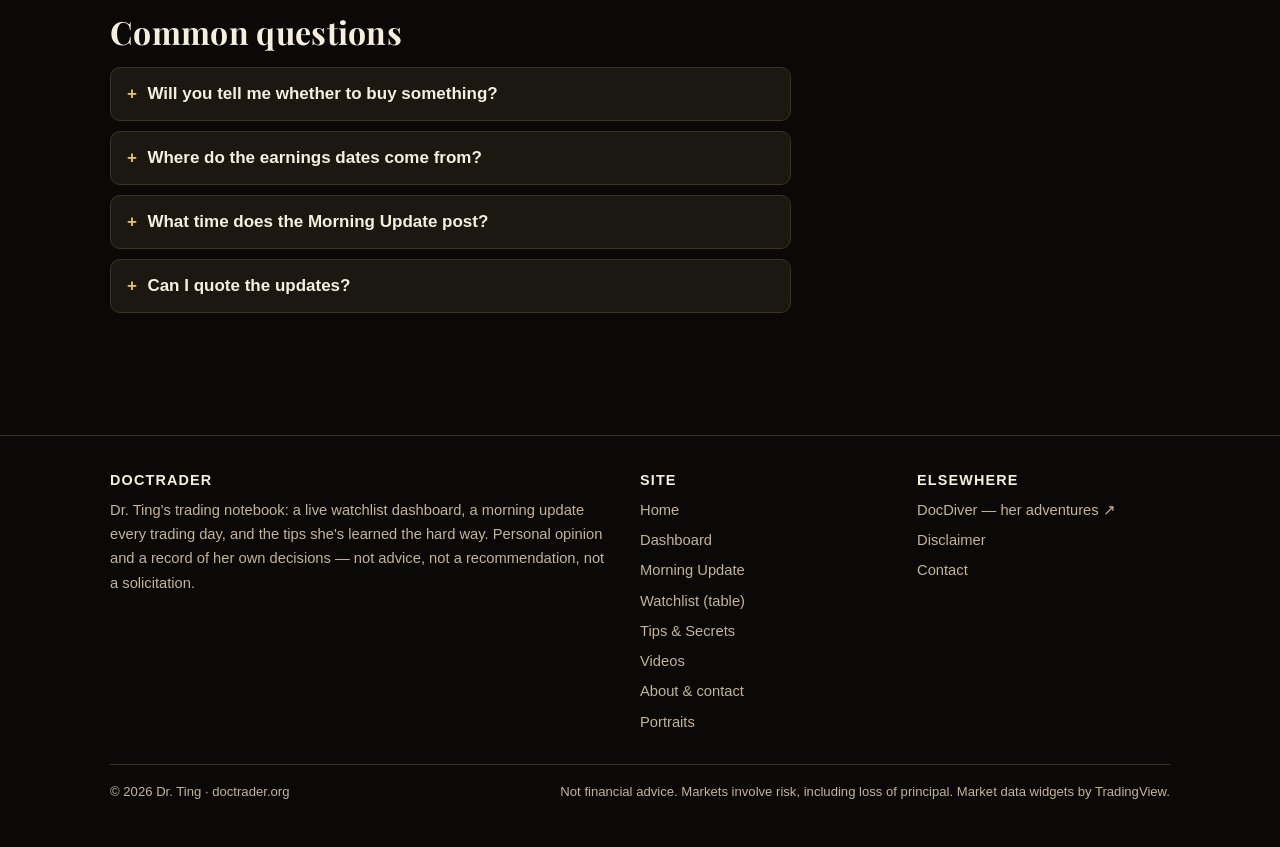
==== commit 03f38516: "Polish DocTrader with gold Midtown theme and three portraits Add the three Dr. Ting avatars (hero, c" ====
--- a/about.html
+++ b/about.html
@@ -39,8 +39,12 @@
       <div>
         <h1>About Dr. Ting</h1>
         <p>Physician by training, trader by habit, diver by choice. This is the trading half of the notebook.</p>
+        <div class="byline" style="margin-top:18px">
+          <img class="avatar sm" src="assets/img/avatar-opt-2-face.png" alt="" width="40" height="40">
+          <span><b>Dr. Ting</b>New York, then wherever the water is warm</span>
+        </div>
       </div>
-      <img class="avatar lg" src="assets/img/avatar.png" alt="Dr. Ting" width="220" height="220">
+      <img class="avatar lg" src="assets/img/avatar-opt-2.png" alt="Dr. Ting in a white lab coat and burgundy tie against a charcoal studio background" width="1100" height="619">
     </div>
   </div>
 
@@ -62,6 +66,7 @@
           <li><a href="tips.html">Tips &amp; Secrets</a> — the playbook.</li>
           <li><a href="videos.html">Videos</a> — chart walk-throughs and post-mortems, as they get recorded.</li>
           <li><a href="https://docdiver.org/">DocDiver</a> — the other half of my life: dive trips and adventures, with photos, videos, and stories.</li>
+          <li><a href="avatars.html">Portraits</a> — the three desk lights used around the site.</li>
         </ul>
 
         <h2>What it isn't</h2>
@@ -138,6 +143,7 @@
           <li><a href="tips.html">Tips &amp; Secrets</a></li>
           <li><a href="videos.html">Videos</a></li>
           <li><a href="about.html">About &amp; contact</a></li>
+          <li><a href="avatars.html">Portraits</a></li>
         </ul>
       </div>
       <div>
--- a/style.css
+++ b/style.css
@@ -1,22 +1,26 @@
-/* DocTrader — black, gold & marble. Wall Street after dark.
+/* DocTrader — Midtown glass, Art Deco gold, up-day green.
    Static site, no build step. Edit freely. Sister site of DocDiver. */
 @import url('https://fonts.googleapis.com/css2?family=Playfair+Display:wght@600;700&display=swap');
 
 :root {
   --bg: #0a0907;
-  --bg-2: #14110c;
-  --surface: #1a1610;
-  --surface-2: #24201a;
-  --line: #3b3222;
-  --text: #f3ecdc;
-  --muted: #b5a68b;
-  --gold: #e6b950;
+  --bg-2: #12100b;
+  --surface: #1b1711;
+  --surface-2: #262117;
+  --line: #3d3424;
+  --text: #f6efe0;
+  --muted: #c4b496;
+  --gold: #e8c15a;
   --gold-2: #c9962b;
-  --gold-3: #f6dc8a;
-  --gold-soft: rgba(230, 185, 80, 0.12);
+  --gold-3: #f8e2a0;
+  --gold-4: #8a6a24;
+  --gold-soft: rgba(232, 193, 90, 0.14);
+  --bronze: #8d6233;
+  --champagne: #f3e6c4;
   --teal: #2fd6c2;
   --up: #2fcf6f;
-  --up-soft: rgba(47, 207, 111, 0.12);
+  --up-2: #1f9d52;
+  --up-soft: rgba(47, 207, 111, 0.14);
   --down: #f0625d;
   --serif: "Playfair Display", Georgia, "Times New Roman", serif;
   --radius: 14px;
@@ -32,25 +36,31 @@
   min-height: 100vh;
   font-family: var(--font);
   font-size: 17px;
-  line-height: 1.6;
+  line-height: 1.65;
   color: var(--text);
   background:
-    radial-gradient(1200px 500px at 80% -10%, rgba(230, 185, 80, 0.10), transparent 60%),
-    radial-gradient(900px 300px at 10% 30%, rgba(255, 255, 255, 0.025), transparent 60%),
-    radial-gradient(700px 400px at 90% 70%, rgba(230, 185, 80, 0.04), transparent 60%),
-    linear-gradient(180deg, var(--bg-2) 0%, var(--bg) 900px);
+    radial-gradient(1100px 480px at 88% -8%, rgba(232, 193, 90, 0.14), transparent 58%),
+    radial-gradient(700px 280px at 8% 18%, rgba(47, 207, 111, 0.045), transparent 55%),
+    radial-gradient(900px 360px at 12% 40%, rgba(255, 255, 255, 0.03), transparent 60%),
+    radial-gradient(720px 420px at 92% 72%, rgba(141, 98, 51, 0.10), transparent 62%),
+    linear-gradient(180deg, #16130e 0%, var(--bg) 880px);
   -webkit-font-smoothing: antialiased;
 }
+::selection { background: rgba(232, 193, 90, 0.35); color: var(--text); }
 a { color: var(--gold); text-decoration: none; }
-a:hover { text-decoration: underline; }
-img { max-width: 100%; display: block; }
-h1, h2 { font-family: var(--serif); font-weight: 700; letter-spacing: 0.005em; }
+a:hover { text-decoration: underline; text-underline-offset: 0.18em; }
+a:focus-visible, button:focus-visible, summary:focus-visible, .tile:focus-visible, .chip:focus-visible {
+  outline: 2px solid var(--gold);
+  outline-offset: 3px;
+}
+img { max-width: 100%; display: block; height: auto; }
+h1, h2 { font-family: var(--serif); font-weight: 700; letter-spacing: 0.01em; }
 h1, h2, h3, h4 { line-height: 1.2; margin: 0 0 0.5em; }
-h1 { background: linear-gradient(180deg, var(--gold-3) 0%, var(--gold) 55%, var(--gold-2) 100%); -webkit-background-clip: text; background-clip: text; color: transparent; padding-bottom: 0.08em; }
+h1 { background: linear-gradient(180deg, var(--champagne) 0%, var(--gold) 52%, var(--gold-2) 100%); -webkit-background-clip: text; background-clip: text; color: transparent; padding-bottom: 0.08em; }
 [id] { scroll-margin-top: 84px; }
-h1 { font-size: clamp(2rem, 5vw, 3.2rem); }
-h2 { font-size: clamp(1.5rem, 3vw, 2rem); }
-h3 { font-size: 1.2rem; }
+h1 { font-size: clamp(2rem, 5vw, 3.25rem); }
+h2 { font-size: clamp(1.45rem, 3vw, 2rem); }
+h3 { font-size: 1.18rem; }
 p { margin: 0 0 1em; }
 .muted { color: var(--muted); }
 .small { font-size: 0.9rem; }
@@ -59,34 +69,40 @@
 .wrap { max-width: var(--maxw); margin: 0 auto; padding: 0 20px; }
 
 /* Skip link */
-.skip { position: absolute; left: -999px; top: 8px; background: var(--gold); color: #1d1405; padding: 8px 12px; border-radius: 8px; z-index: 100; }
-.skip:focus { left: 8px; }
+.skip { position: absolute; left: -999px; top: 8px; background: var(--gold); color: #1d1405; padding: 8px 14px; border-radius: 8px; z-index: 100; font-weight: 600; }
+.skip:focus { left: 8px; outline: 2px solid var(--champagne); outline-offset: 2px; }
 
 /* Header / nav */
 .site-header {
   position: sticky; top: 0; z-index: 50;
-  background: rgba(12, 10, 7, 0.85);
-  backdrop-filter: blur(10px);
-  -webkit-backdrop-filter: blur(10px);
+  background: rgba(10, 9, 7, 0.88);
+  backdrop-filter: blur(12px);
+  -webkit-backdrop-filter: blur(12px);
   border-bottom: 1px solid var(--line);
-  box-shadow: inset 0 -1px 0 rgba(230,185,80,0.25);
+  box-shadow: inset 0 -1px 0 rgba(232,193,90,0.38), 0 8px 28px rgba(0,0,0,0.25);
+}
+.site-header::after {
+  content: ""; display: block; height: 3px;
+  background: linear-gradient(90deg, transparent 0%, var(--gold-2) 18%, var(--gold-3) 50%, var(--up) 78%, transparent 100%);
+  opacity: 0.85;
 }
 .nav { display: flex; align-items: center; justify-content: space-between; min-height: 64px; gap: 16px; }
 .brand { display: flex; align-items: center; gap: 10px; font-family: var(--serif); font-weight: 700; font-size: 1.25rem; color: var(--text); letter-spacing: 0.02em; }
 .brand:hover { text-decoration: none; }
 .brand svg { width: 30px; height: 30px; flex: none; }
 .brand span b { color: var(--gold); }
-.nav-links { display: flex; align-items: center; gap: 4px; list-style: none; margin: 0; padding: 0; }
+.nav-links { display: flex; align-items: center; gap: 2px; list-style: none; margin: 0; padding: 0; }
 .nav-links a {
-  display: block; padding: 8px 12px; border-radius: 8px;
+  display: block; padding: 8px 11px; border-radius: 8px;
   color: var(--muted); font-weight: 500;
 }
 .nav-links a:hover, .nav-links a[aria-current="page"] { color: var(--text); background: var(--surface); text-decoration: none; }
+.nav-links a[aria-current="page"] { box-shadow: inset 0 -2px 0 var(--gold); }
 .nav-links a.sister { color: var(--teal); }
 .nav-links a.sister:hover { background: rgba(47, 214, 194, 0.12); }
 .nav-toggle {
   display: none; background: none; border: 1px solid var(--line); color: var(--text);
-  border-radius: 8px; padding: 6px 10px; font-size: 1.1rem; cursor: pointer;
+  border-radius: 8px; padding: 8px 12px; font-size: 1.1rem; cursor: pointer; min-width: 44px; min-height: 40px;
 }
 
 @media (max-width: 760px) {
@@ -103,37 +119,23 @@
 /* Hero */
 .hero {
   position: relative; overflow: hidden;
-  padding: clamp(56px, 10vw, 110px) 0 clamp(48px, 8vw, 90px);
+  padding: clamp(48px, 8vw, 96px) 0 clamp(72px, 12vw, 128px);
   border-bottom: 1px solid var(--line);
+  background:
+    linear-gradient(180deg, rgba(232,193,90,0.05), transparent 42%),
+    radial-gradient(520px 220px at 78% 18%, rgba(232,193,90,0.10), transparent 70%);
 }
 .hero .eyebrow {
-  display: inline-block; font-size: 0.8rem; letter-spacing: 0.14em; text-transform: uppercase;
-  color: var(--gold); background: var(--gold-soft); border: 1px solid rgba(232, 184, 74, 0.25);
-  padding: 4px 10px; border-radius: 999px; margin-bottom: 18px;
+  display: inline-block; font-size: 0.78rem; letter-spacing: 0.16em; text-transform: uppercase;
+  color: var(--gold-3); background: var(--gold-soft); border: 1px solid rgba(232, 193, 90, 0.32);
+  padding: 5px 12px; border-radius: 999px; margin-bottom: 18px;
 }
 .hero h1 { max-width: 16ch; }
-.hero p.lede { font-size: 1.2rem; max-width: 56ch; color: var(--muted); }
+.hero p.lede { font-size: 1.18rem; max-width: 54ch; color: var(--muted); }
 .hero .actions { display: flex; flex-wrap: wrap; gap: 12px; margin-top: 24px; }
-.waves {
-  position: absolute; left: 0; right: 0; bottom: -2px; width: 100%; height: 90px;
-  pointer-events: none; opacity: 0.9;
-}
-.skyline { position: absolute; left: 0; right: 0; bottom: 0; width: 100%; height: clamp(90px, 16vw, 200px); pointer-events: none; opacity: 0.55; }
+.skyline { position: absolute; left: 0; right: 0; bottom: 0; width: 100%; height: clamp(110px, 20vw, 240px); pointer-events: none; opacity: 0.72; }
 .hero .wrap { position: relative; z-index: 1; }
-.bubbles { position: absolute; inset: 0; pointer-events: none; overflow: hidden; }
-.bubbles i {
-  position: absolute; bottom: -40px; width: 10px; height: 10px; border-radius: 2px;
-  border: 1px solid rgba(232, 184, 74, 0.35); background: rgba(232, 184, 74, 0.06);
-  animation: rise 14s linear infinite;
-}
-.bubbles i:nth-child(1) { left: 12%; animation-duration: 16s; }
-.bubbles i:nth-child(2) { left: 28%; width: 6px; height: 6px; animation-duration: 12s; animation-delay: 3s; }
-.bubbles i:nth-child(3) { left: 55%; width: 14px; height: 14px; animation-duration: 20s; animation-delay: 1s; }
-.bubbles i:nth-child(4) { left: 71%; animation-duration: 15s; animation-delay: 6s; }
-.bubbles i:nth-child(5) { left: 88%; width: 7px; height: 7px; animation-duration: 13s; animation-delay: 4s; }
-@keyframes rise { to { transform: translateY(-120vh); opacity: 0; } }
-@media (prefers-reduced-motion: reduce) { .bubbles i { animation: none; display: none; } }
-.bubbles { display: none; } /* no floating particles on the trading site */
+.bubbles { display: none; }
 
 /* Buttons */
 .btn {
@@ -144,7 +146,7 @@
   transition: transform 0.12s ease, filter 0.12s ease;
 }
 .btn:hover { text-decoration: none; filter: brightness(1.08); transform: translateY(-1px); }
-.btn.green { background: linear-gradient(180deg, #5fe08f 0%, var(--up) 50%, #1f9d52 100%); border-color: #1f9d52; color: #06210f; box-shadow: 0 2px 10px rgba(47,207,111,0.25), inset 0 1px 0 rgba(255,255,255,0.3); }
+.btn.green { background: linear-gradient(180deg, #6ee59a 0%, var(--up) 50%, var(--up-2) 100%); border-color: var(--up-2); color: #06210f; box-shadow: 0 2px 10px rgba(47,207,111,0.28), inset 0 1px 0 rgba(255,255,255,0.3); }
 .btn.ghost { background: transparent; color: var(--gold); }
 .btn.ghost:hover { background: var(--gold-soft); }
 .btn.sister { background: transparent; border-color: var(--teal); color: var(--teal); }
@@ -161,11 +163,15 @@
 /* Cards */
 .grid { display: grid; gap: 18px; grid-template-columns: repeat(auto-fit, minmax(260px, 1fr)); }
 .card {
-  background: linear-gradient(160deg, var(--surface-2) 0%, var(--surface) 40%, var(--surface) 100%); border: 1px solid var(--line); border-radius: var(--radius);
+  background:
+    linear-gradient(180deg, rgba(248,226,160,0.06), transparent 28%),
+    linear-gradient(160deg, var(--surface-2) 0%, var(--surface) 42%, #16120d 100%);
+  border: 1px solid var(--line); border-radius: var(--radius);
   padding: 22px; display: flex; flex-direction: column; gap: 8px;
-  transition: border-color 0.15s ease, transform 0.15s ease;
-}
-.card:hover { border-color: var(--gold-2); transform: translateY(-2px); }
+  box-shadow: inset 0 1px 0 rgba(248,226,160,0.08);
+  transition: border-color 0.15s ease, transform 0.15s ease, box-shadow 0.15s ease;
+}
+.card:hover { border-color: var(--gold-2); transform: translateY(-2px); box-shadow: 0 10px 28px rgba(0,0,0,0.22), inset 0 1px 0 rgba(248,226,160,0.14); }
 .card h3 { margin-bottom: 2px; }
 .card .meta { font-size: 0.85rem; color: var(--muted); }
 .card p:last-child { margin-bottom: 0; }
@@ -185,7 +191,7 @@
 .stat span { font-size: 0.85rem; color: var(--muted); }
 
 /* Marble page-head */
-.page-head { background: linear-gradient(180deg, rgba(255,255,255,0.02), transparent), radial-gradient(800px 200px at 20% 100%, rgba(230,185,80,0.06), transparent 60%); }
+.page-head { background: linear-gradient(180deg, rgba(248,226,160,0.05), transparent 70%), radial-gradient(800px 200px at 18% 100%, rgba(232,193,90,0.08), transparent 60%); }
 
 /* Trip log entries */
 .entry { display: grid; grid-template-columns: 150px 1fr; gap: 24px; padding: 28px 0; border-top: 1px solid var(--line); }
@@ -314,16 +320,55 @@
 .chart-strip i:nth-child(odd) { opacity: 0.35; }
 
 /* ===== Dr. Ting additions: avatar, dashboard, updates ===== */
-.avatar { width: 84px; height: 84px; border-radius: 50%; object-fit: cover; border: 2px solid var(--gold); box-shadow: 0 0 0 4px rgba(230,185,80,0.15); background: var(--surface-2); }
+.avatar { width: 84px; height: 84px; border-radius: 50%; object-fit: cover; object-position: center 18%; border: 2px solid var(--gold); box-shadow: 0 0 0 4px rgba(232,193,90,0.16); background: var(--surface-2); }
 .avatar.sm { width: 40px; height: 40px; border-width: 1.5px; box-shadow: none; }
-.avatar.lg { width: 220px; height: 220px; border-radius: 22%; border: 0; box-shadow: 0 10px 40px rgba(0,0,0,0.5), 0 0 0 1px rgba(230,185,80,0.35); }
+.avatar.lg { width: min(420px, 100%); height: auto; aspect-ratio: 16 / 10; border-radius: 18px; border: 1px solid rgba(232,193,90,0.4); box-shadow: 0 16px 48px rgba(0,0,0,0.5), 0 0 0 1px rgba(232,193,90,0.28); object-fit: cover; object-position: center 22%; }
 .byline { display: flex; align-items: center; gap: 12px; color: var(--muted); font-size: 0.95rem; }
 .byline b { color: var(--text); display: block; font-size: 1rem; }
-.hero-row { display: grid; grid-template-columns: 1fr auto; gap: 32px; align-items: start; }
-@media (max-width: 760px) { .hero-row { grid-template-columns: 1fr; } .hero-row .avatar.lg { width: 150px; height: 150px; } }
+.hero-row { display: grid; grid-template-columns: 1.05fr 0.95fr; gap: 36px; align-items: center; }
+@media (max-width: 860px) { .hero-row { grid-template-columns: 1fr; gap: 22px; } .hero-row .avatar.lg { width: 100%; max-width: 520px; } }
+
+/* Dr. Ting trio + slideshow + gallery */
+.ting-trio { display: flex; align-items: center; }
+.ting-trio a, .ting-trio span { display: block; margin-left: -12px; line-height: 0; }
+.ting-trio a:first-child, .ting-trio span:first-child { margin-left: 0; }
+.ting-trio img {
+  width: 52px; height: 52px; border-radius: 50%; object-fit: cover; object-position: center 18%;
+  border: 2px solid var(--gold); background: var(--surface); box-shadow: 0 4px 14px rgba(0,0,0,0.35);
+}
+.ting-trio a:hover img { transform: translateY(-2px); }
+.ting-show {
+  position: relative; overflow: hidden; border-radius: 16px;
+  border: 1px solid rgba(232,193,90,0.35);
+  box-shadow: 0 12px 36px rgba(0,0,0,0.35);
+  background: var(--surface); aspect-ratio: 16 / 9;
+}
+.ting-show img {
+  position: absolute; inset: 0; width: 100%; height: 100%;
+  object-fit: cover; object-position: center 20%;
+  opacity: 0; transition: opacity 0.7s ease;
+}
+.ting-show img.is-on { opacity: 1; }
+@media (prefers-reduced-motion: reduce) {
+  .ting-show img { transition: none; }
+  .btn, .card, .tile, .update-card { transition: none; }
+}
+.ting-desk { display: grid; grid-template-columns: 1.15fr 0.85fr; gap: 28px; align-items: center; }
+@media (max-width: 800px) { .ting-desk { grid-template-columns: 1fr; } }
+.avatar-gallery { display: grid; gap: 20px; grid-template-columns: repeat(auto-fit, minmax(280px, 1fr)); }
+.avatar-gallery figure { margin: 0; }
+.avatar-gallery img {
+  width: 100%; aspect-ratio: 16 / 9; object-fit: cover; object-position: center 20%;
+  border-radius: 16px; border: 1px solid var(--line);
+  box-shadow: 0 10px 28px rgba(0,0,0,0.28);
+}
+.avatar-gallery figcaption { margin-top: 10px; color: var(--muted); font-size: 0.92rem; }
+.avatar-gallery figcaption b { color: var(--text); display: block; font-size: 1.02rem; }
+.face-row { display: flex; gap: 16px; flex-wrap: wrap; align-items: center; }
+.face-row img { width: 88px; height: 88px; }
 
 /* Ticker tape bar */
-.tape { border-bottom: 1px solid var(--line); background: #000; min-height: 46px; box-shadow: inset 0 -1px 0 rgba(47,207,111,0.25); }
+.tape { border-bottom: 1px solid var(--line); background: #050403; min-height: 46px; box-shadow: inset 0 -1px 0 rgba(47,207,111,0.28), inset 0 1px 0 rgba(232,193,90,0.12); }
 .tape .tradingview-widget-container { height: 46px; overflow: hidden; }
 
 /* Dashboard layout */
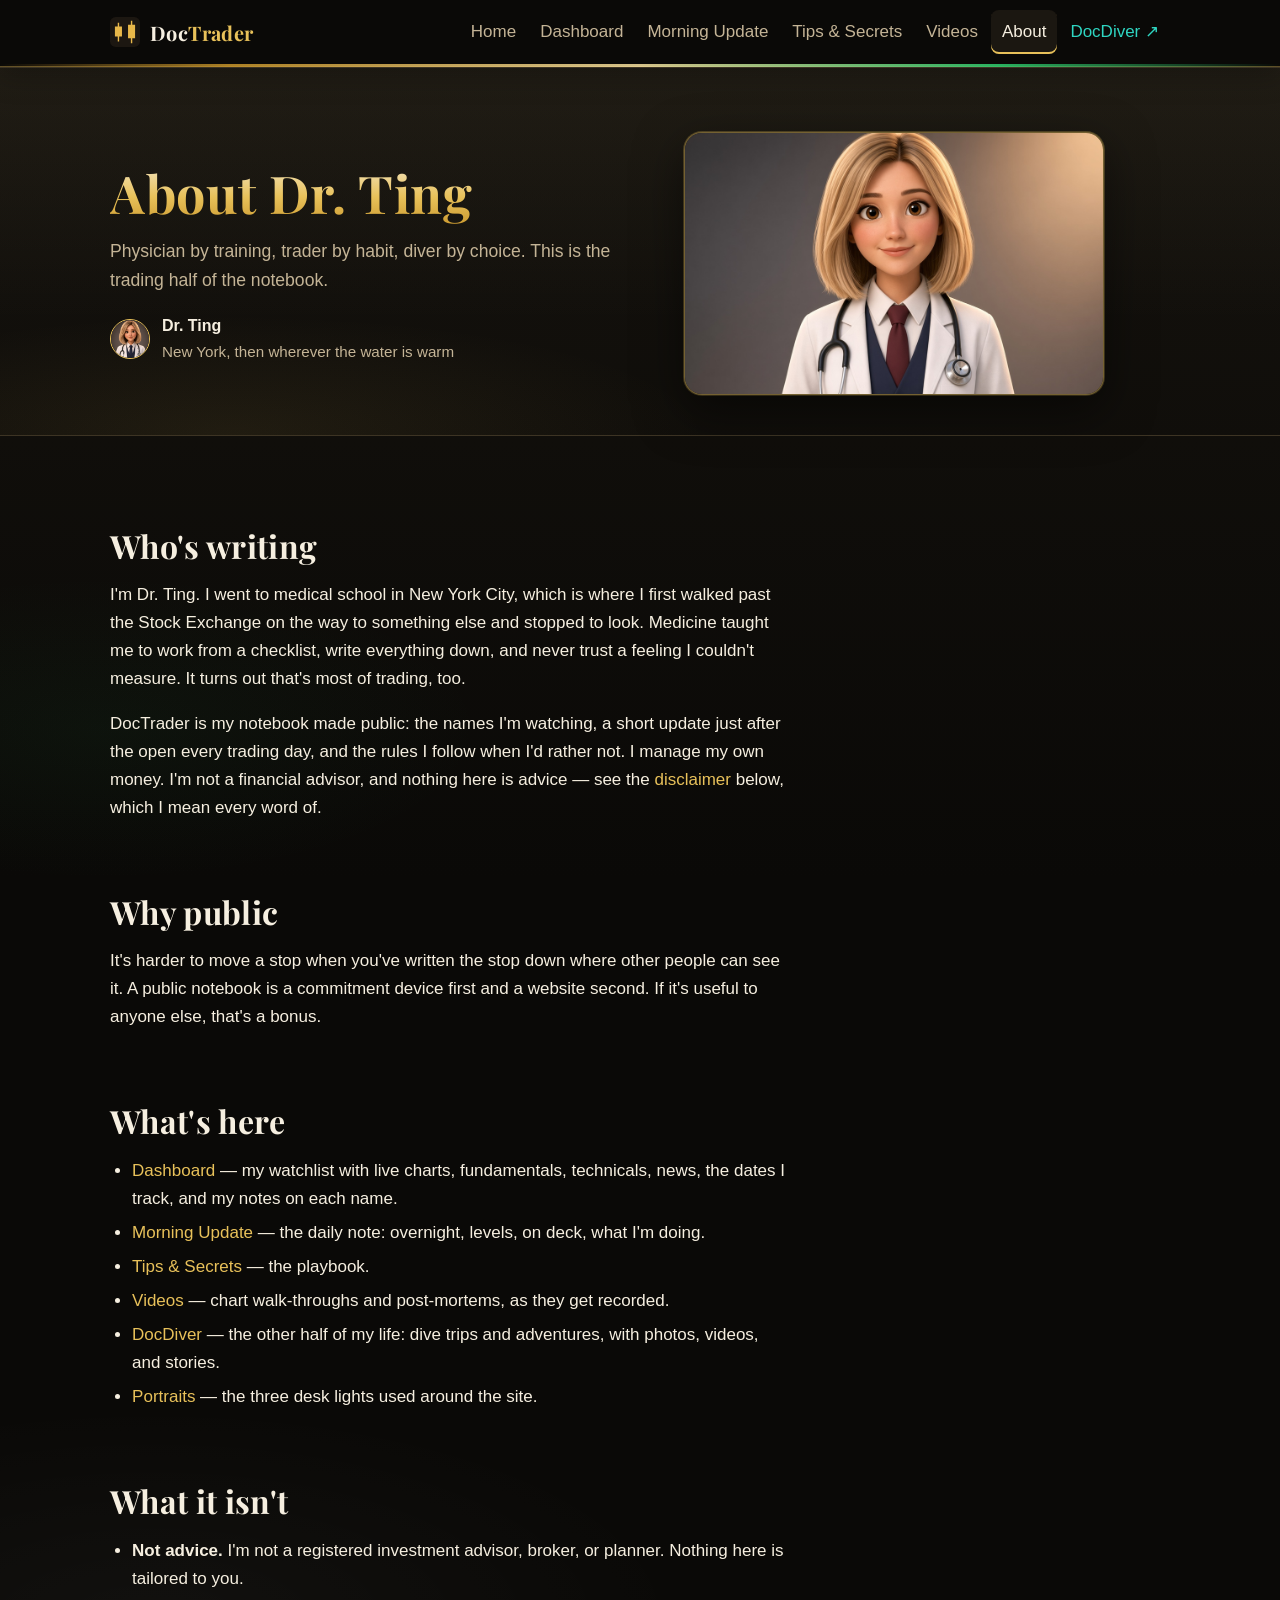
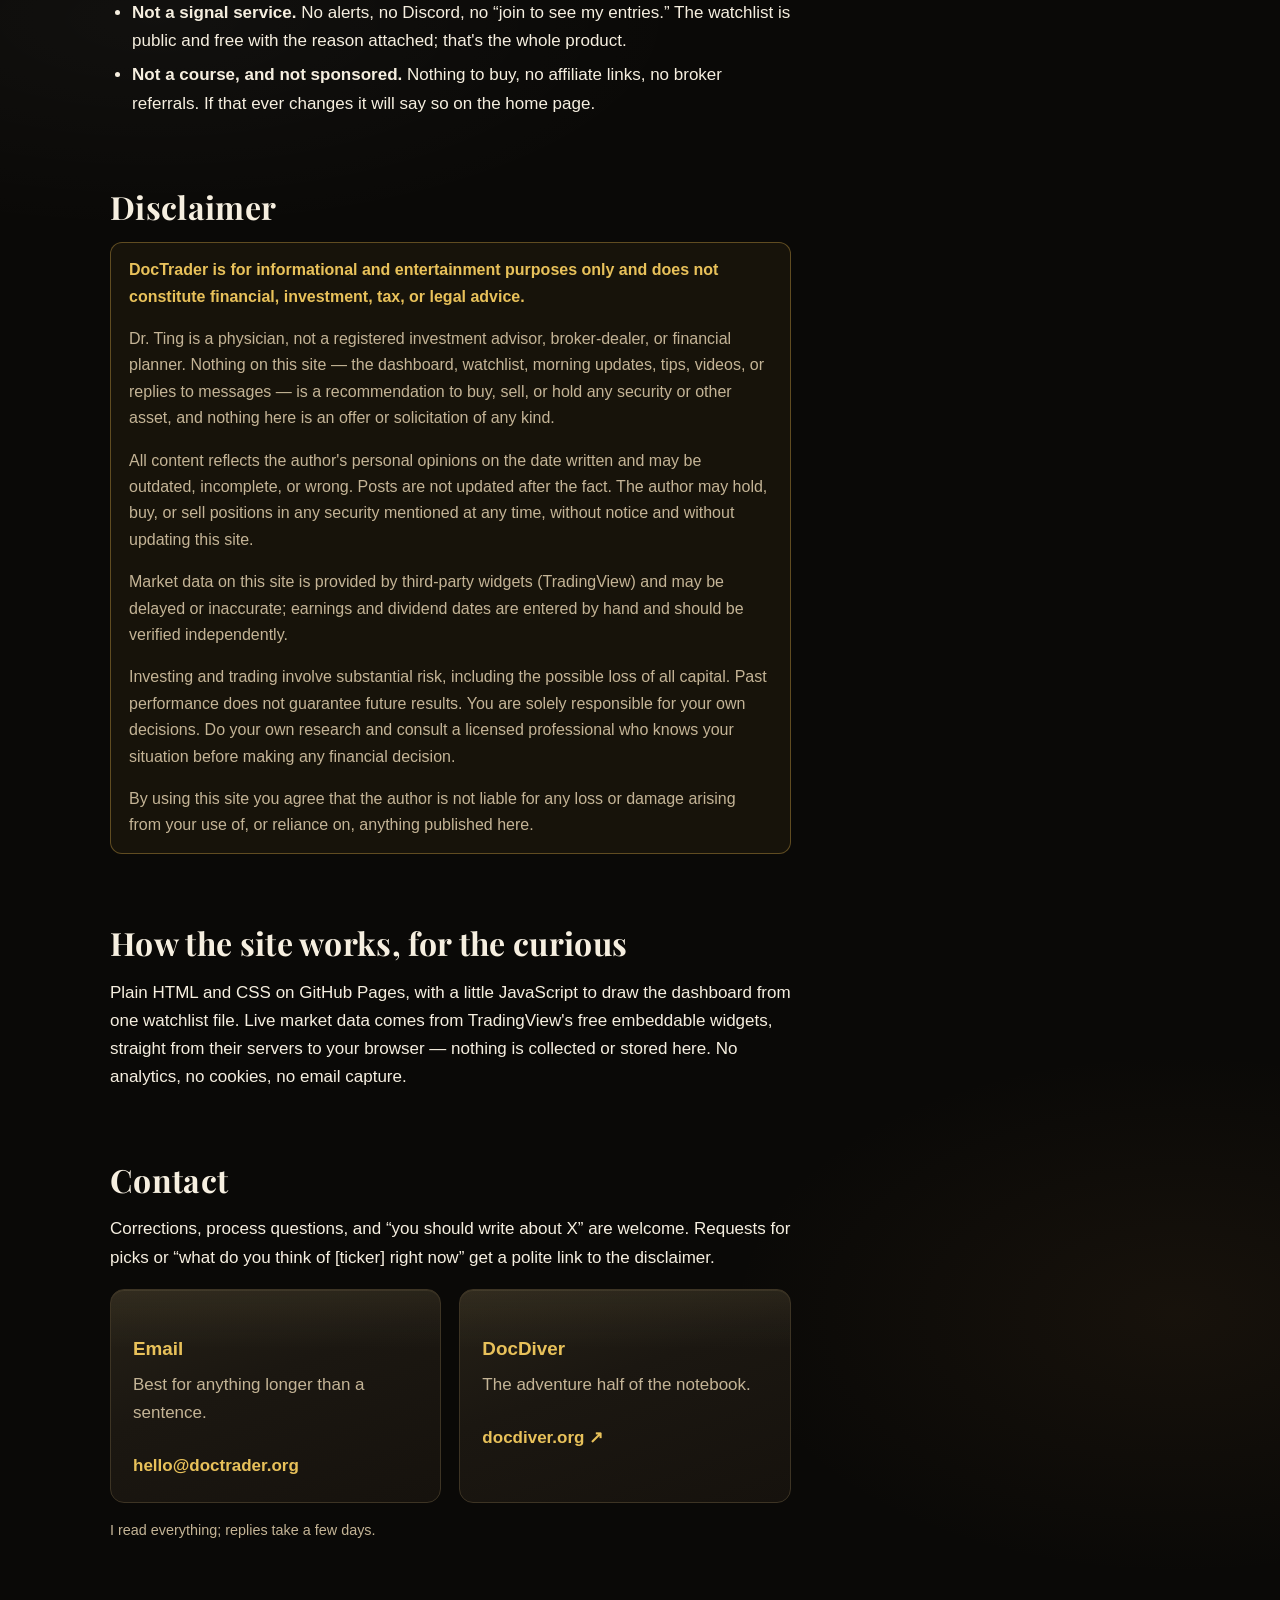
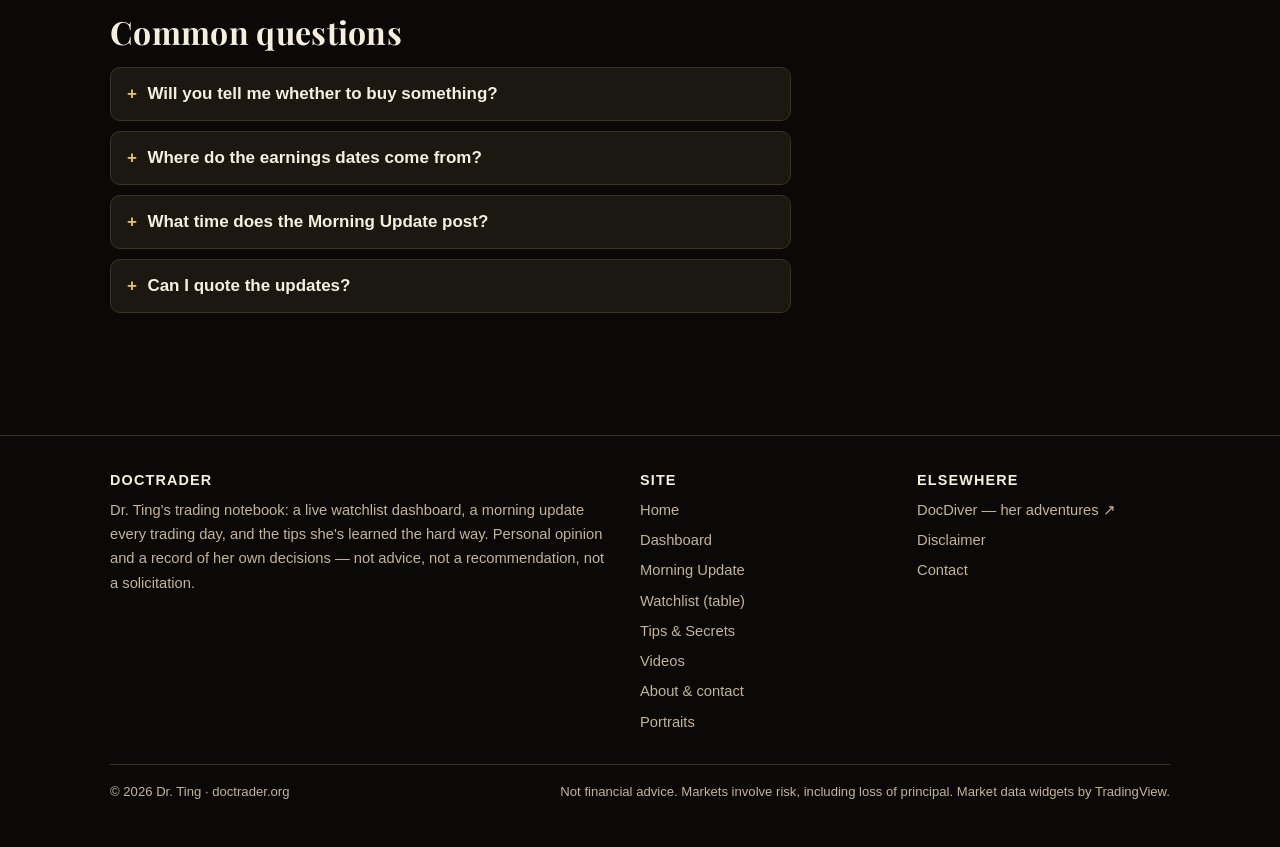
==== commit 33703b0d: "Site copy: morning note now posts just after the opening bell" ====
--- a/about.html
+++ b/about.html
@@ -54,7 +54,7 @@
         <!-- Dr. Ting: personalize freely — school, specialty, how long you've traded, what got you started. This is a starting draft. -->
         <h2 style="margin-top:0">Who's writing</h2>
         <p>I'm Dr. Ting. I went to medical school in New York City, which is where I first walked past the Stock Exchange on the way to something else and stopped to look. Medicine taught me to work from a checklist, write everything down, and never trust a feeling I couldn't measure. It turns out that's most of trading, too.</p>
-        <p>DocTrader is my notebook made public: the names I'm watching, a short update before the open every trading day, and the rules I follow when I'd rather not. I manage my own money. I'm not a financial advisor, and nothing here is advice — see the <a href="#disclaimer">disclaimer</a> below, which I mean every word of.</p>
+        <p>DocTrader is my notebook made public: the names I'm watching, a short update just after the open every trading day, and the rules I follow when I'd rather not. I manage my own money. I'm not a financial advisor, and nothing here is advice — see the <a href="#disclaimer">disclaimer</a> below, which I mean every word of.</p>
 
         <h2>Why public</h2>
         <p>It's harder to move a stop when you've written the stop down where other people can see it. A public notebook is a commitment device first and a website second. If it's useful to anyone else, that's a bonus.</p>
